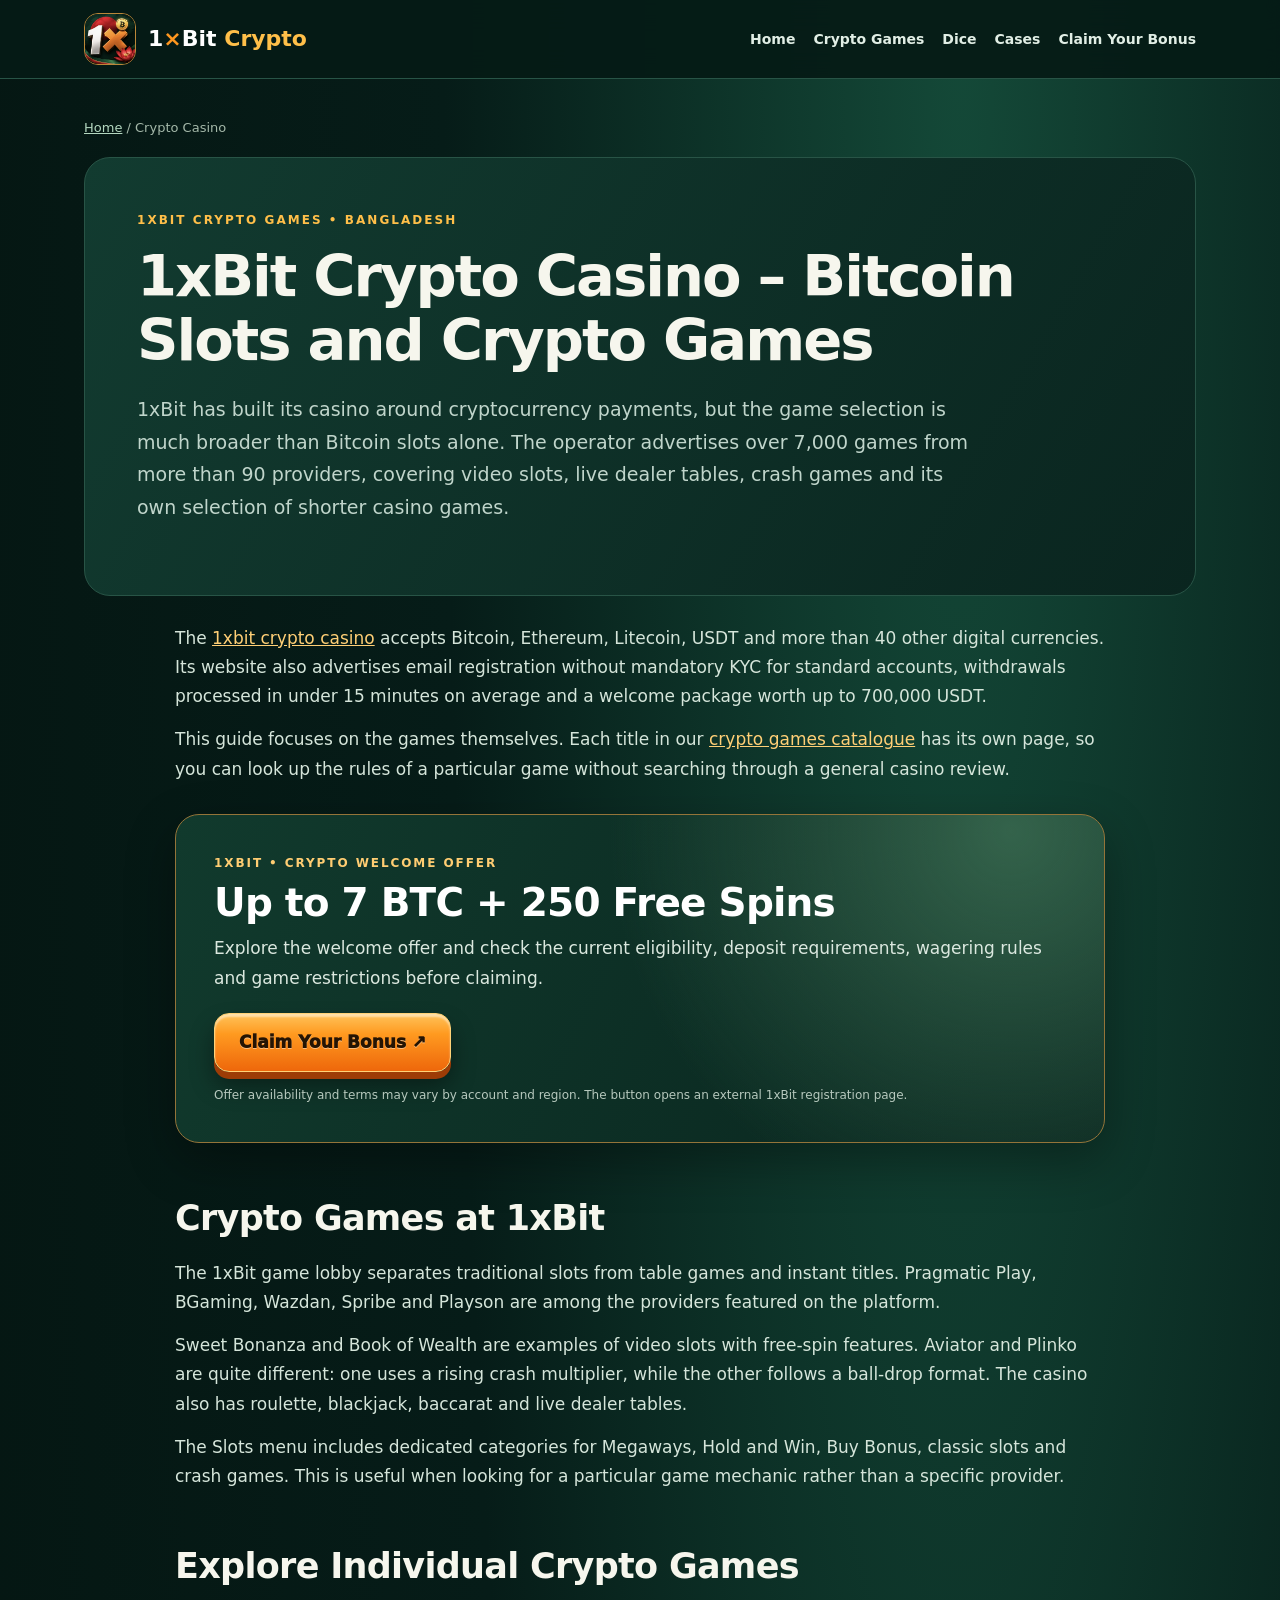
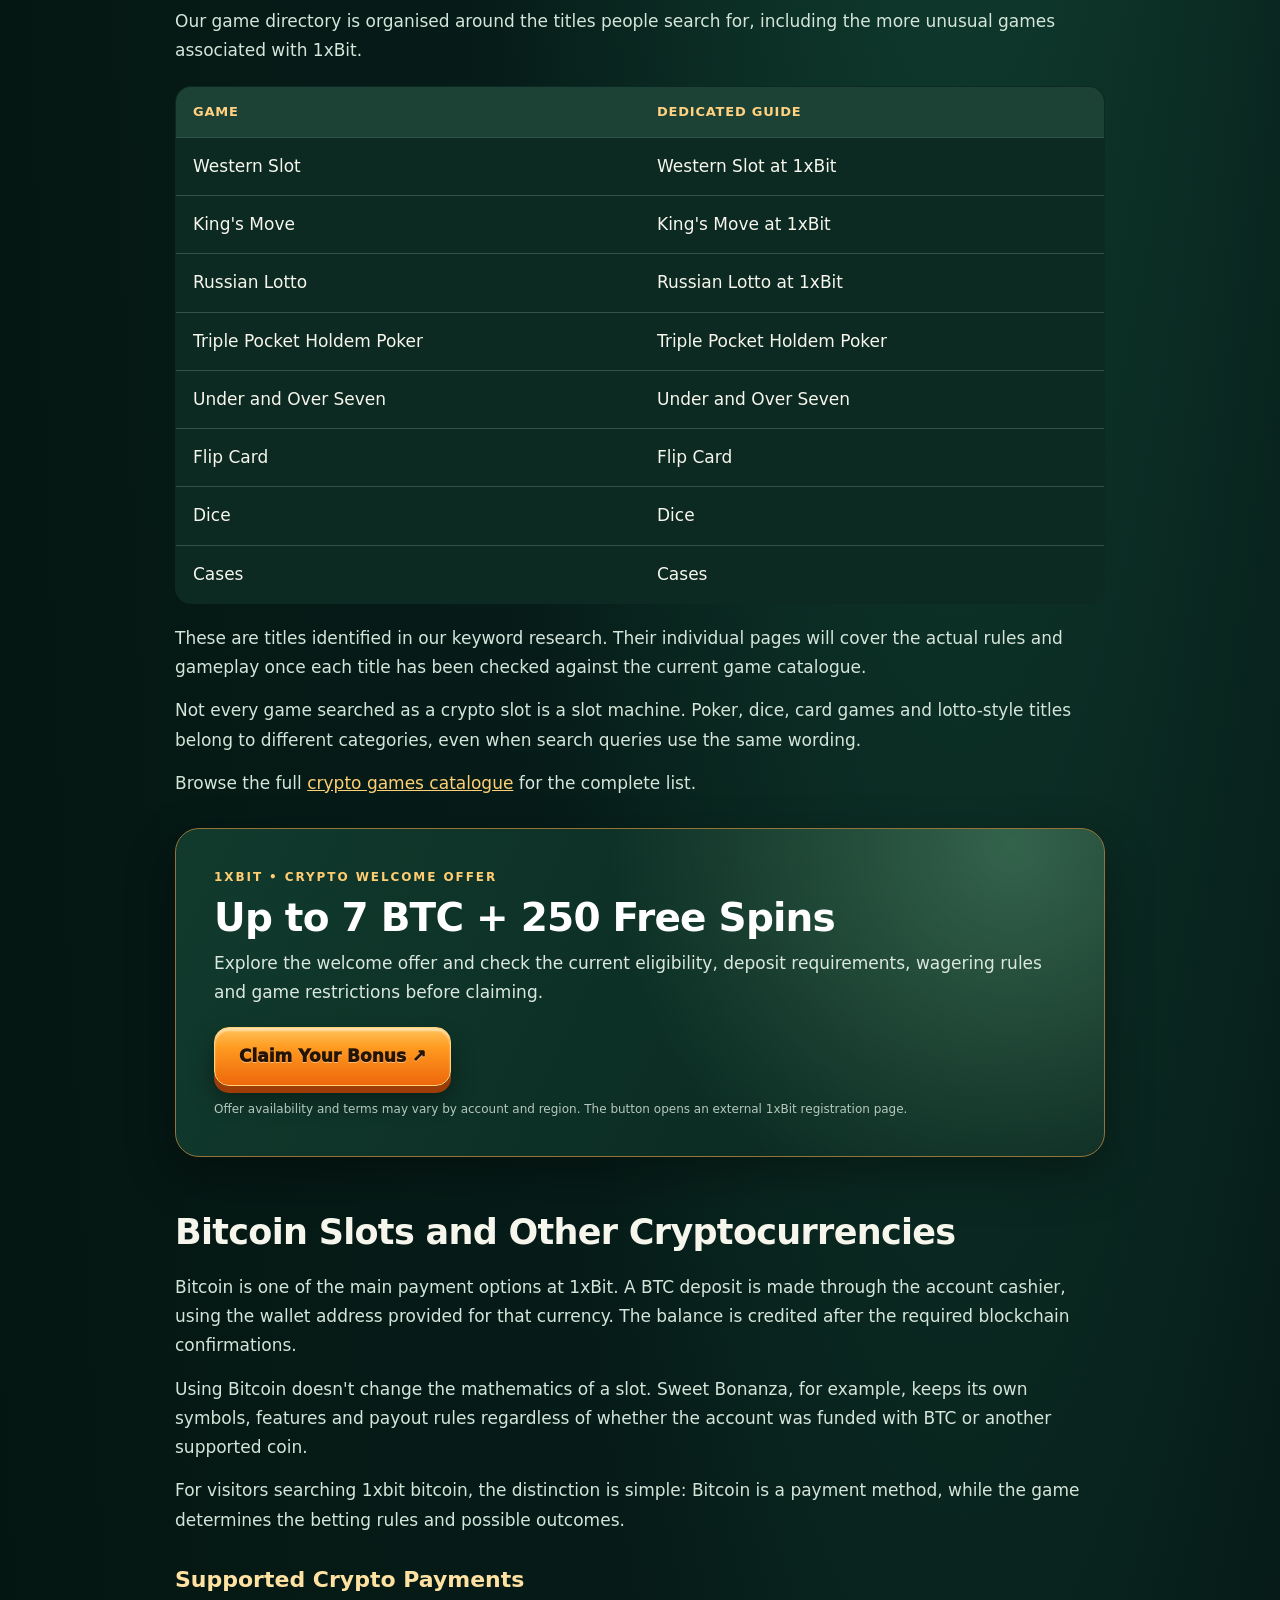
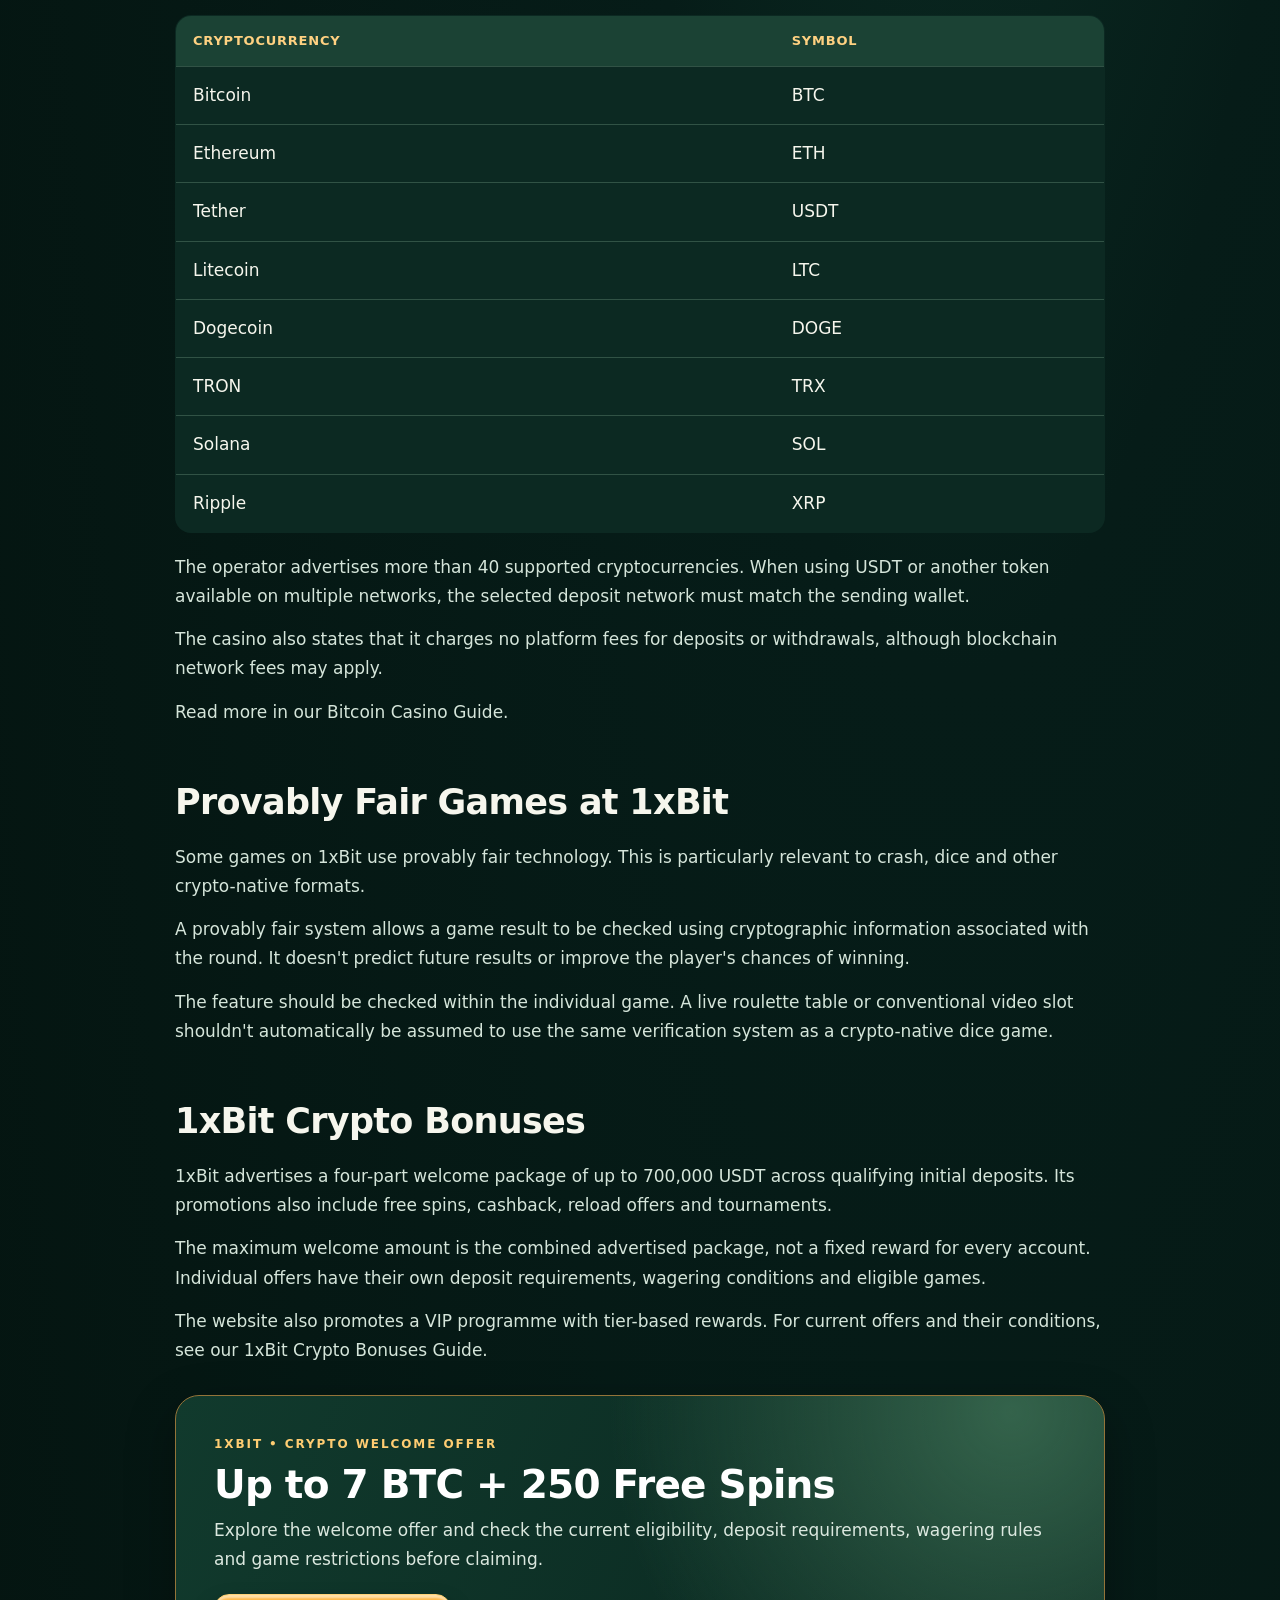
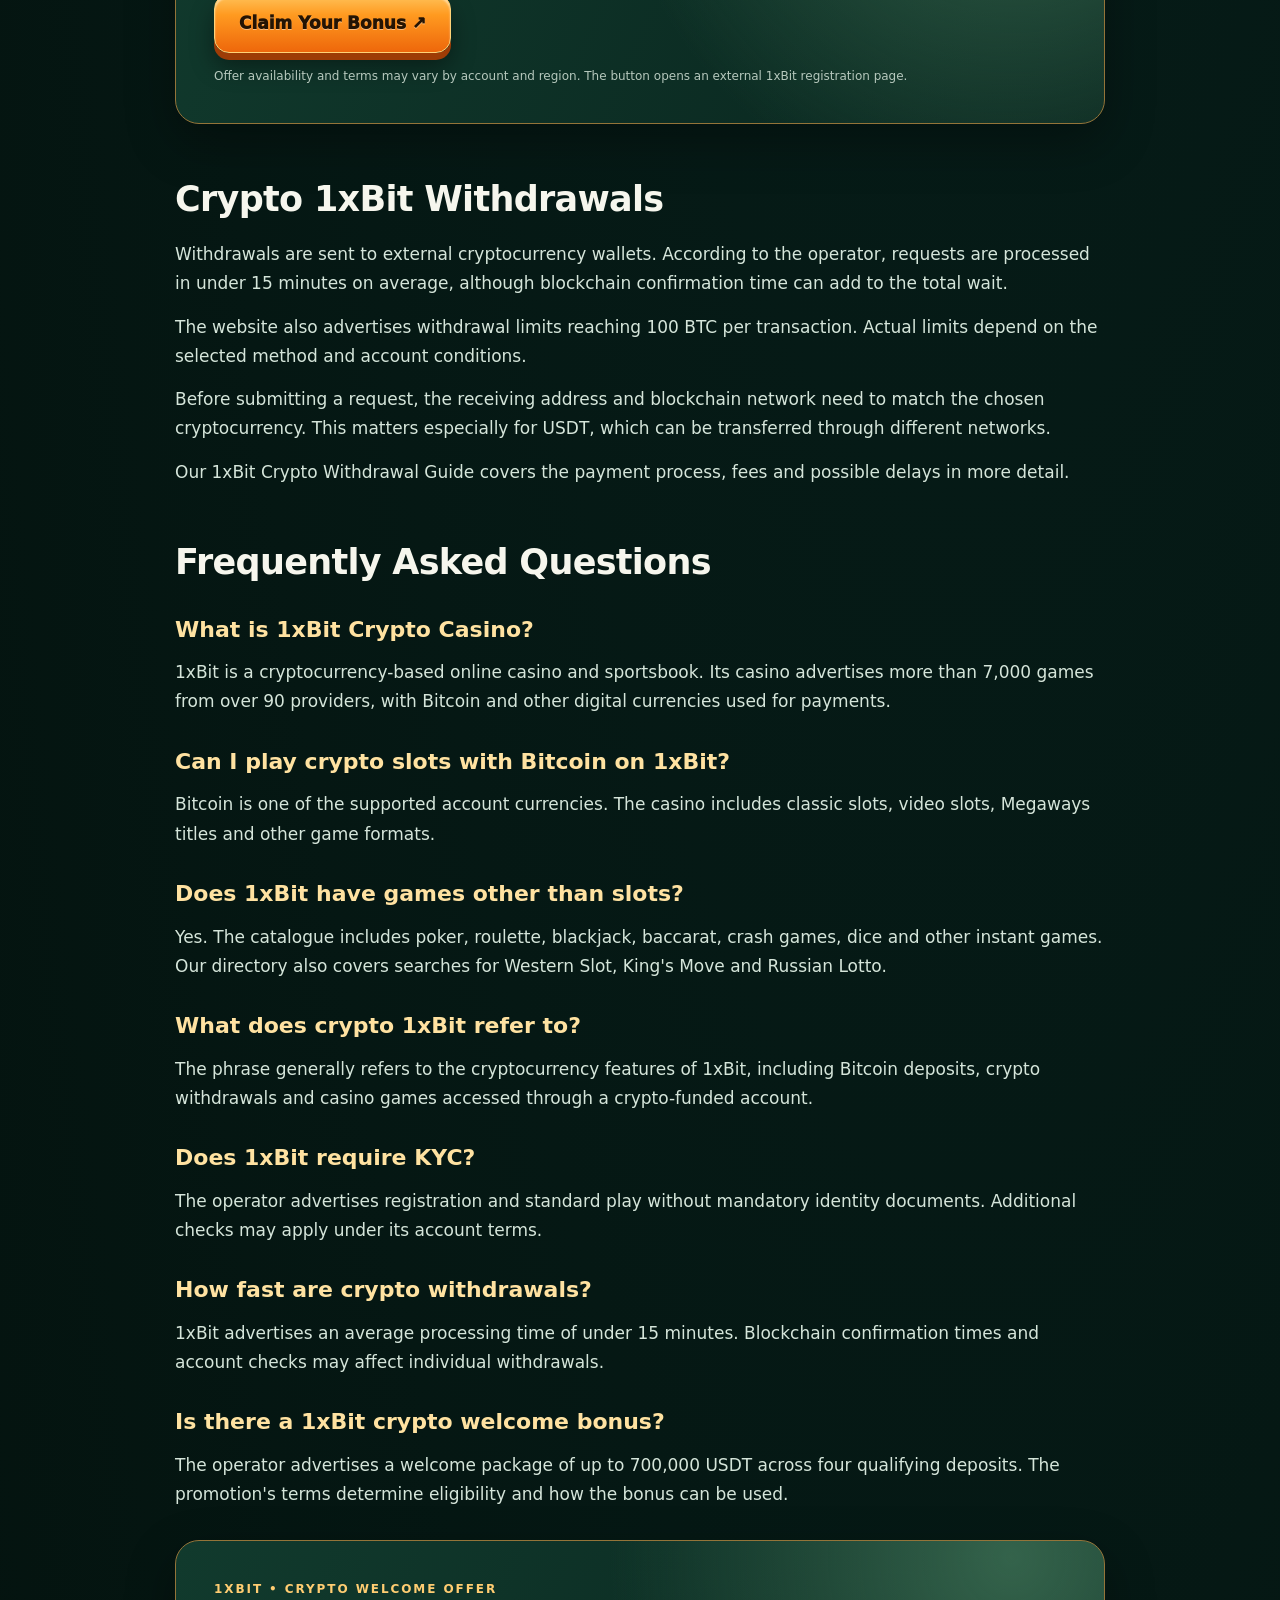
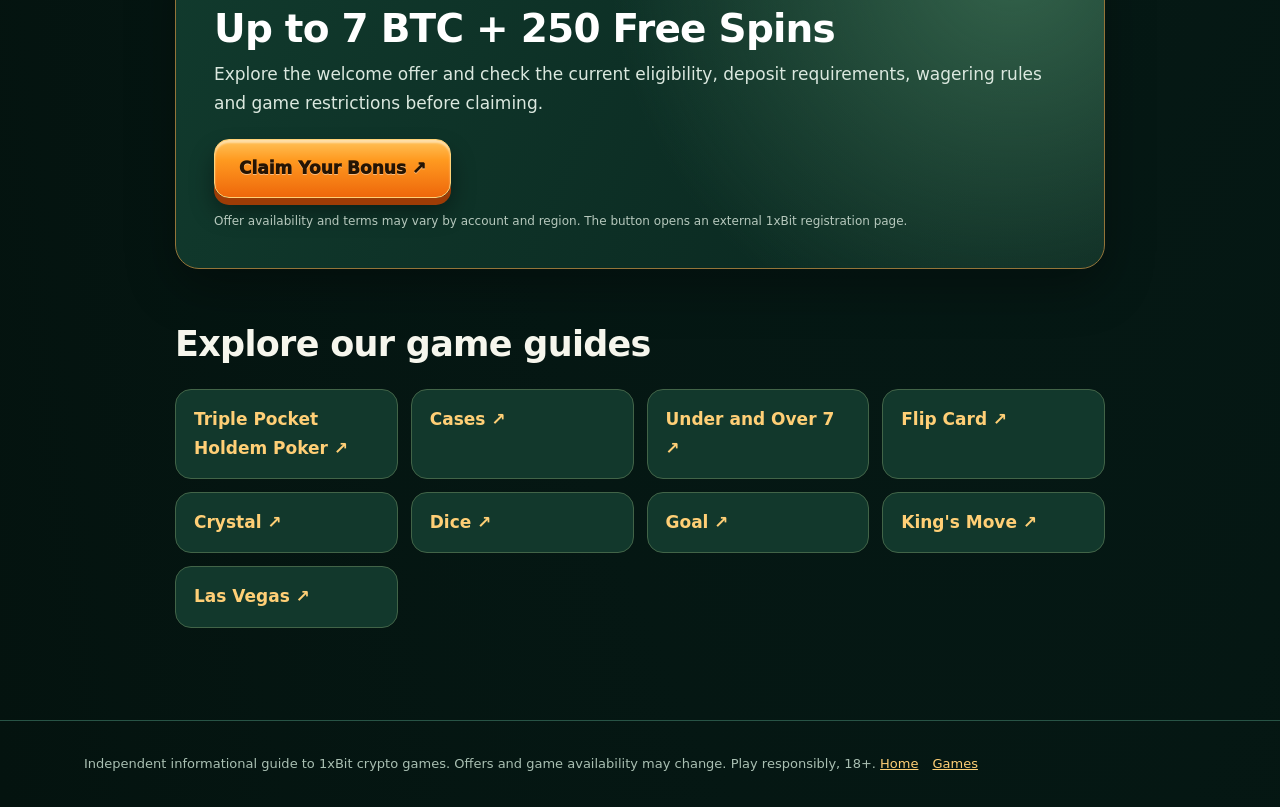
==== index.html @ 620cc0a2 "Initial website deployment" ====
<!doctype html><html lang="en"><head><meta charset="utf-8"><meta name="viewport" content="width=device-width,initial-scale=1"><title>1xBit Crypto Casino 2026 – Bitcoin Slots &amp; Crypto Games</title><meta name="description" content="Explore 1xBit Crypto Casino, with 7,000+ games, Bitcoin slots, instant crypto games, 40+ cryptocurrencies and a welcome bonus up to 700,000 USDT."><meta name="google-site-verification" content="nzdRKTKTQSO_ztL6FSSttmMY0LrdCSlqZK5ED1bf4hI"><link rel="canonical" href="https://1xbit-bangladesh.org/"><link rel="icon" href="/favicon.png"><meta property="og:type" content="website"><meta property="og:title" content="1xBit Crypto Casino 2026 – Bitcoin Slots &amp; Crypto Games"><meta property="og:description" content="Explore 1xBit Crypto Casino, with 7,000+ games, Bitcoin slots, instant crypto games, 40+ cryptocurrencies and a welcome bonus up to 700,000 USDT."><meta property="og:url" content="https://1xbit-bangladesh.org/"><meta property="og:image" content="https://1xbit-bangladesh.org/assets/logo.webp"><link rel="stylesheet" href="/assets/style.css"><script type="application/ld+json">{"@context": "https://schema.org", "@type": "WebPage", "name": "1xBit Crypto Casino 2026 – Bitcoin Slots & Crypto Games", "url": "https://1xbit-bangladesh.org/", "description": "Explore 1xBit Crypto Casino, with 7,000+ games, Bitcoin slots, instant crypto games, 40+ cryptocurrencies and a welcome bonus up to 700,000 USDT."}</script></head><body><header><div class="shell head"><a class="brand" href="/"><img src="/assets/logo.webp" alt="1xBit Bangladesh crypto casino logo with Bitcoin symbol and red lotus"><span>1<span style="color:#ff971f">×</span>Bit <b>Crypto</b></span></a><button class="menu" aria-label="Toggle navigation">☰</button><nav><a href="/">Home</a><a href="/crypto-games/">Crypto Games</a><a href="/crypto-games/dice/">Dice</a><a href="/crypto-games/cases/">Cases</a><a href="/go/" rel="nofollow sponsored">Claim Your Bonus</a></nav></div></header><main class="shell page"><div class="crumbs"><a href="/">Home</a> / Crypto Casino</div><section class="intro"><div class="eyebrow">1xBit crypto games • Bangladesh</div><h1>1xBit Crypto Casino – Bitcoin Slots and Crypto Games</h1><p>1xBit has built its casino around cryptocurrency payments, but the game selection is much broader than Bitcoin slots alone. The operator advertises over 7,000 games from more than 90 providers, covering video slots, live dealer tables, crash games and its own selection of shorter casino games.</p></section><article class="content"><p>The <a href="/">1xbit crypto casino</a> accepts Bitcoin, Ethereum, Litecoin, USDT and more than 40 other digital currencies. Its website also advertises email registration without mandatory KYC for standard accounts, withdrawals processed in under 15 minutes on average and a welcome package worth up to 700,000 USDT.</p><p>This guide focuses on the games themselves. Each title in our <a href="/crypto-games/">crypto games catalogue</a> has its own page, so you can look up the rules of a particular game without searching through a general casino review.</p><aside class="cta"><div class="tag">1xBit • Crypto welcome offer</div><h2>Up to 7 BTC + 250 Free Spins</h2><p>Explore the welcome offer and check the current eligibility, deposit requirements, wagering rules and game restrictions before claiming.</p><a class="btn" href="/go/" rel="nofollow sponsored">Claim Your Bonus ↗</a><small>Offer availability and terms may vary by account and region. The button opens an external 1xBit registration page.</small></aside><h2>Crypto Games at 1xBit</h2><p>The 1xBit game lobby separates traditional slots from table games and instant titles. Pragmatic Play, BGaming, Wazdan, Spribe and Playson are among the providers featured on the platform.</p><p>Sweet Bonanza and Book of Wealth are examples of video slots with free-spin features. Aviator and Plinko are quite different: one uses a rising crash multiplier, while the other follows a ball-drop format. The casino also has roulette, blackjack, baccarat and live dealer tables.</p><p>The Slots menu includes dedicated categories for Megaways, Hold and Win, Buy Bonus, classic slots and crash games. This is useful when looking for a particular game mechanic rather than a specific provider.</p><h2>Explore Individual Crypto Games</h2><p>Our game directory is organised around the titles people search for, including the more unusual games associated with 1xBit.</p><table class="desktop-table"><thead><tr><th>Game</th><th>Dedicated guide</th></tr></thead><tbody><tr><td>Western Slot</td><td>Western Slot at 1xBit</td></tr><tr><td>King&#x27;s Move</td><td>King&#x27;s Move at 1xBit</td></tr><tr><td>Russian Lotto</td><td>Russian Lotto at 1xBit</td></tr><tr><td>Triple Pocket Holdem Poker</td><td>Triple Pocket Holdem Poker</td></tr><tr><td>Under and Over Seven</td><td>Under and Over Seven</td></tr><tr><td>Flip Card</td><td>Flip Card</td></tr><tr><td>Dice</td><td>Dice</td></tr><tr><td>Cases</td><td>Cases</td></tr></tbody></table><div class="mobile-cards"><div class="mobile-record"><div class="record-title">Western Slot</div><dl><div><dt>Dedicated guide</dt><dd>Western Slot at 1xBit</dd></div></dl></div><div class="mobile-record"><div class="record-title">King&#x27;s Move</div><dl><div><dt>Dedicated guide</dt><dd>King&#x27;s Move at 1xBit</dd></div></dl></div><div class="mobile-record"><div class="record-title">Russian Lotto</div><dl><div><dt>Dedicated guide</dt><dd>Russian Lotto at 1xBit</dd></div></dl></div><div class="mobile-record"><div class="record-title">Triple Pocket Holdem Poker</div><dl><div><dt>Dedicated guide</dt><dd>Triple Pocket Holdem Poker</dd></div></dl></div><div class="mobile-record"><div class="record-title">Under and Over Seven</div><dl><div><dt>Dedicated guide</dt><dd>Under and Over Seven</dd></div></dl></div><div class="mobile-record"><div class="record-title">Flip Card</div><dl><div><dt>Dedicated guide</dt><dd>Flip Card</dd></div></dl></div><div class="mobile-record"><div class="record-title">Dice</div><dl><div><dt>Dedicated guide</dt><dd>Dice</dd></div></dl></div><div class="mobile-record"><div class="record-title">Cases</div><dl><div><dt>Dedicated guide</dt><dd>Cases</dd></div></dl></div></div><p>These are titles identified in our keyword research. Their individual pages will cover the actual rules and gameplay once each title has been checked against the current game catalogue.</p><p>Not every game searched as a crypto slot is a slot machine. Poker, dice, card games and lotto-style titles belong to different categories, even when search queries use the same wording.</p><p>Browse the full <a href="/crypto-games/">crypto games catalogue</a> for the complete list.</p><aside class="cta"><div class="tag">1xBit • Crypto welcome offer</div><h2>Up to 7 BTC + 250 Free Spins</h2><p>Explore the welcome offer and check the current eligibility, deposit requirements, wagering rules and game restrictions before claiming.</p><a class="btn" href="/go/" rel="nofollow sponsored">Claim Your Bonus ↗</a><small>Offer availability and terms may vary by account and region. The button opens an external 1xBit registration page.</small></aside><h2>Bitcoin Slots and Other Cryptocurrencies</h2><p>Bitcoin is one of the main payment options at 1xBit. A BTC deposit is made through the account cashier, using the wallet address provided for that currency. The balance is credited after the required blockchain confirmations.</p><p>Using Bitcoin doesn&#x27;t change the mathematics of a slot. Sweet Bonanza, for example, keeps its own symbols, features and payout rules regardless of whether the account was funded with BTC or another supported coin.</p><p>For visitors searching 1xbit bitcoin, the distinction is simple: Bitcoin is a payment method, while the game determines the betting rules and possible outcomes.</p><h3>Supported Crypto Payments</h3><table class="desktop-table"><thead><tr><th>Cryptocurrency</th><th>Symbol</th></tr></thead><tbody><tr><td>Bitcoin</td><td>BTC</td></tr><tr><td>Ethereum</td><td>ETH</td></tr><tr><td>Tether</td><td>USDT</td></tr><tr><td>Litecoin</td><td>LTC</td></tr><tr><td>Dogecoin</td><td>DOGE</td></tr><tr><td>TRON</td><td>TRX</td></tr><tr><td>Solana</td><td>SOL</td></tr><tr><td>Ripple</td><td>XRP</td></tr></tbody></table><div class="mobile-cards"><div class="mobile-record"><div class="record-title">Bitcoin</div><dl><div><dt>Symbol</dt><dd>BTC</dd></div></dl></div><div class="mobile-record"><div class="record-title">Ethereum</div><dl><div><dt>Symbol</dt><dd>ETH</dd></div></dl></div><div class="mobile-record"><div class="record-title">Tether</div><dl><div><dt>Symbol</dt><dd>USDT</dd></div></dl></div><div class="mobile-record"><div class="record-title">Litecoin</div><dl><div><dt>Symbol</dt><dd>LTC</dd></div></dl></div><div class="mobile-record"><div class="record-title">Dogecoin</div><dl><div><dt>Symbol</dt><dd>DOGE</dd></div></dl></div><div class="mobile-record"><div class="record-title">TRON</div><dl><div><dt>Symbol</dt><dd>TRX</dd></div></dl></div><div class="mobile-record"><div class="record-title">Solana</div><dl><div><dt>Symbol</dt><dd>SOL</dd></div></dl></div><div class="mobile-record"><div class="record-title">Ripple</div><dl><div><dt>Symbol</dt><dd>XRP</dd></div></dl></div></div><p>The operator advertises more than 40 supported cryptocurrencies. When using USDT or another token available on multiple networks, the selected deposit network must match the sending wallet.</p><p>The casino also states that it charges no platform fees for deposits or withdrawals, although blockchain network fees may apply.</p><p>Read more in our Bitcoin Casino Guide.</p><h2>Provably Fair Games at 1xBit</h2><p>Some games on 1xBit use provably fair technology. This is particularly relevant to crash, dice and other crypto-native formats.</p><p>A provably fair system allows a game result to be checked using cryptographic information associated with the round. It doesn&#x27;t predict future results or improve the player&#x27;s chances of winning.</p><p>The feature should be checked within the individual game. A live roulette table or conventional video slot shouldn&#x27;t automatically be assumed to use the same verification system as a crypto-native dice game.</p><h2>1xBit Crypto Bonuses</h2><p>1xBit advertises a four-part welcome package of up to 700,000 USDT across qualifying initial deposits. Its promotions also include free spins, cashback, reload offers and tournaments.</p><p>The maximum welcome amount is the combined advertised package, not a fixed reward for every account. Individual offers have their own deposit requirements, wagering conditions and eligible games.</p><p>The website also promotes a VIP programme with tier-based rewards. For current offers and their conditions, see our 1xBit Crypto Bonuses Guide.</p><aside class="cta"><div class="tag">1xBit • Crypto welcome offer</div><h2>Up to 7 BTC + 250 Free Spins</h2><p>Explore the welcome offer and check the current eligibility, deposit requirements, wagering rules and game restrictions before claiming.</p><a class="btn" href="/go/" rel="nofollow sponsored">Claim Your Bonus ↗</a><small>Offer availability and terms may vary by account and region. The button opens an external 1xBit registration page.</small></aside><h2>Crypto 1xBit Withdrawals</h2><p>Withdrawals are sent to external cryptocurrency wallets. According to the operator, requests are processed in under 15 minutes on average, although blockchain confirmation time can add to the total wait.</p><p>The website also advertises withdrawal limits reaching 100 BTC per transaction. Actual limits depend on the selected method and account conditions.</p><p>Before submitting a request, the receiving address and blockchain network need to match the chosen cryptocurrency. This matters especially for USDT, which can be transferred through different networks.</p><p>Our 1xBit Crypto Withdrawal Guide covers the payment process, fees and possible delays in more detail.</p><h2>Frequently Asked Questions</h2><h3>What is 1xBit Crypto Casino?</h3><p>1xBit is a cryptocurrency-based online casino and sportsbook. Its casino advertises more than 7,000 games from over 90 providers, with Bitcoin and other digital currencies used for payments.</p><h3>Can I play crypto slots with Bitcoin on 1xBit?</h3><p>Bitcoin is one of the supported account currencies. The casino includes classic slots, video slots, Megaways titles and other game formats.</p><h3>Does 1xBit have games other than slots?</h3><p>Yes. The catalogue includes poker, roulette, blackjack, baccarat, crash games, dice and other instant games. Our directory also covers searches for Western Slot, King&#x27;s Move and Russian Lotto.</p><h3>What does crypto 1xBit refer to?</h3><p>The phrase generally refers to the cryptocurrency features of 1xBit, including Bitcoin deposits, crypto withdrawals and casino games accessed through a crypto-funded account.</p><h3>Does 1xBit require KYC?</h3><p>The operator advertises registration and standard play without mandatory identity documents. Additional checks may apply under its account terms.</p><h3>How fast are crypto withdrawals?</h3><p>1xBit advertises an average processing time of under 15 minutes. Blockchain confirmation times and account checks may affect individual withdrawals.</p><h3>Is there a 1xBit crypto welcome bonus?</h3><p>The operator advertises a welcome package of up to 700,000 USDT across four qualifying deposits. The promotion&#x27;s terms determine eligibility and how the bonus can be used.</p><aside class="cta"><div class="tag">1xBit • Crypto welcome offer</div><h2>Up to 7 BTC + 250 Free Spins</h2><p>Explore the welcome offer and check the current eligibility, deposit requirements, wagering rules and game restrictions before claiming.</p><a class="btn" href="/go/" rel="nofollow sponsored">Claim Your Bonus ↗</a><small>Offer availability and terms may vary by account and region. The button opens an external 1xBit registration page.</small></aside><section><h2>Explore our game guides</h2><div class="directory"><a href="/crypto-games/triple-pocket-holdem-poker/">Triple Pocket Holdem Poker ↗</a><a href="/crypto-games/cases/">Cases ↗</a><a href="/crypto-games/under-and-over-seven/">Under and Over 7 ↗</a><a href="/crypto-games/flip-card/">Flip Card ↗</a><a href="/crypto-games/crystal/">Crystal ↗</a><a href="/crypto-games/dice/">Dice ↗</a><a href="/crypto-games/goal/">Goal ↗</a><a href="/crypto-games/kings-move/">King&#x27;s Move ↗</a><a href="/crypto-games/las-vegas/">Las Vegas ↗</a></div></section></article></main><footer><div class="shell">Independent informational guide to 1xBit crypto games. Offers and game availability may change. Play responsibly, 18+. <a href="/">Home</a><a href="/crypto-games/">Games</a></div></footer><script src="/assets/site.js" defer></script></body></html>
---- assets/style.css ----
:root{--bg:#061c18;--panel:#0c2c24;--panel2:#123b30;--line:#285446;--gold:#ffbf49;--orange:#f58015;--txt:#f6f6ed;--muted:#c0d5cb}*{box-sizing:border-box}html{scroll-behavior:smooth}body{margin:0;background:radial-gradient(ellipse at 75% 0%,#144938 0%,#061c18 38%,#04130f 100%);color:var(--txt);font:17px/1.72 system-ui,-apple-system,Segoe UI,Arial,sans-serif}a{color:#ffcf76}img{max-width:100%;height:auto}header{position:sticky;top:0;z-index:10;background:#061b16ef;backdrop-filter:blur(15px);border-bottom:1px solid var(--line)}.shell{max-width:1160px;margin:auto;padding:0 24px}.head{display:flex;align-items:center;gap:16px;min-height:78px}.brand{display:flex;align-items:center;gap:12px;text-decoration:none;color:white;font-size:22px;font-weight:900;white-space:nowrap}.brand img{width:52px;height:52px;object-fit:cover;border-radius:14px;border:1px solid #bb8738}.brand span b{color:var(--gold)}nav{display:flex;gap:18px;align-items:center;margin-left:auto}nav a{text-decoration:none;color:#e1eee5;font-weight:700;font-size:14px}.menu{display:none}.page{padding-top:38px;padding-bottom:70px}.intro{background:linear-gradient(120deg,#123b30,#0a251f);border:1px solid var(--line);border-radius:26px;padding:clamp(24px,5vw,52px);margin-bottom:28px;position:relative;overflow:hidden}.eyebrow{color:var(--gold);font-size:12px;letter-spacing:.17em;font-weight:900;text-transform:uppercase}.intro h1{font-size:clamp(32px,4.5vw,58px);line-height:1.12;max-width:930px;letter-spacing:-.035em;margin:14px 0 18px}.intro p{max-width:850px;font-size:19px;color:var(--muted)}.content{max-width:930px;margin:auto}.content h2{font-size:clamp(26px,3vw,35px);line-height:1.25;margin:54px 0 18px;letter-spacing:-.02em}.content h3{font-size:22px;line-height:1.35;margin:30px 0 12px;color:#ffe2a1}.content p{margin:14px 0;color:#d5e5da}.hero-image{display:block;border-radius:22px;overflow:hidden;border:1px solid #43644e;margin:22px 0;box-shadow:0 20px 45px #0005}.hero-image img{width:100%;display:block}.cta{background:radial-gradient(circle at 90% 5%,#34634b 0%,transparent 45%),linear-gradient(115deg,#113a2d,#09251e);border:1px solid #947439;border-radius:24px;padding:clamp(22px,4vw,38px);margin:30px 0;box-shadow:0 18px 50px #0005}.cta .tag{font-size:12px;font-weight:900;letter-spacing:.16em;color:#ffcd72;text-transform:uppercase}.cta h2,.cta h3{margin:8px 0 8px!important;color:white;font-size:clamp(27px,4vw,39px);line-height:1.15}.cta p{margin:8px 0 20px;color:#dbe8df}.cta small{display:block;color:#b6c8bd;margin-top:14px;font-size:12px;line-height:1.5}.btn{display:inline-flex;align-items:center;justify-content:center;text-decoration:none;background:linear-gradient(#ffc35a 0%,#ff9a20 35%,#ee670b 100%);color:#251403;font-weight:950;border:1px solid #ffd277;border-radius:15px;padding:14px 24px;box-shadow:inset 0 3px 2px #ffffff7a,0 7px 0 #9d3c06,0 14px 23px #0006;transition:transform .15s,box-shadow .15s;text-shadow:0 1px #ffffff70;min-height:55px}.btn:hover{transform:translateY(2px);box-shadow:inset 0 2px 2px #fff8,0 5px 0 #9d3c06,0 10px 16px #0006}.cards{display:grid;grid-template-columns:repeat(auto-fit,minmax(230px,1fr));gap:13px;margin:20px 0}.card{background:#102e26;border:1px solid #325346;border-radius:16px;padding:18px}.card b{color:#ffcf75;display:block;font-size:12px;text-transform:uppercase;letter-spacing:.09em}.card span{display:block;overflow-wrap:anywhere}.card a{font-weight:800}.desktop-table{width:100%;border-collapse:collapse;background:#0c2922;border:1px solid #345646;border-radius:16px;overflow:hidden;margin:20px 0}th,td{padding:14px 17px;text-align:left;border-bottom:1px solid #315245;vertical-align:top}th{background:#1b4234;color:#ffd181;font-size:13px;text-transform:uppercase;letter-spacing:.06em}tr:last-child td{border:0}.mobile-cards{display:none}.directory{display:grid;grid-template-columns:repeat(auto-fit,minmax(210px,1fr));gap:13px;margin:22px 0}.directory a{display:block;text-decoration:none;background:#12382c;border:1px solid #426448;border-radius:16px;padding:15px 18px;font-weight:750}.directory a:hover{border-color:#f2b24a}footer{border-top:1px solid var(--line);padding:32px 0;color:#a9bfb2;font-size:13px}footer a{margin-right:14px}.crumbs{font-size:13px;color:#a4b8a9;margin-bottom:18px}.crumbs a{color:#b3d7bf}@media(max-width:740px){body{font-size:16px}.shell{padding:0 17px}.head{min-height:70px}.brand{font-size:18px}.brand img{width:44px;height:44px}.menu{display:block;margin-left:auto;background:#153b2e;border:1px solid #496651;border-radius:12px;color:white;padding:10px 14px;font-size:19px}nav{display:none;position:absolute;top:70px;left:0;right:0;padding:18px;background:#08241b;border-bottom:1px solid var(--line);flex-direction:column;align-items:stretch}nav.open{display:flex}.page{padding-top:18px}.intro{padding:24px 20px;border-radius:20px}.intro h1{font-size:34px}.intro p{font-size:16px}.content h2{margin-top:39px}.cta{border-radius:19px;padding:23px 20px}.cta .btn{width:100%}.desktop-table{display:none}.mobile-cards{display:grid;grid-template-columns:1fr;gap:13px;margin:18px 0}.mobile-record{border:1px solid #476d56;background:linear-gradient(125deg,#153b30,#0a261f);border-radius:18px;padding:18px;box-shadow:0 8px 18px #0003}.mobile-record .record-title{font-size:18px;font-weight:850;color:#ffe3a2;margin-bottom:8px}.mobile-record dl{margin:0;display:grid;gap:9px}.mobile-record dl div{display:grid;grid-template-columns:95px 1fr;gap:10px;border-top:1px solid #315547;padding-top:9px}.mobile-record dt{color:#9db9a9;font-size:11px;font-weight:800;text-transform:uppercase;letter-spacing:.06em}.mobile-record dd{margin:0;color:#f5f7ef;overflow-wrap:anywhere}.hero-image{border-radius:15px}}
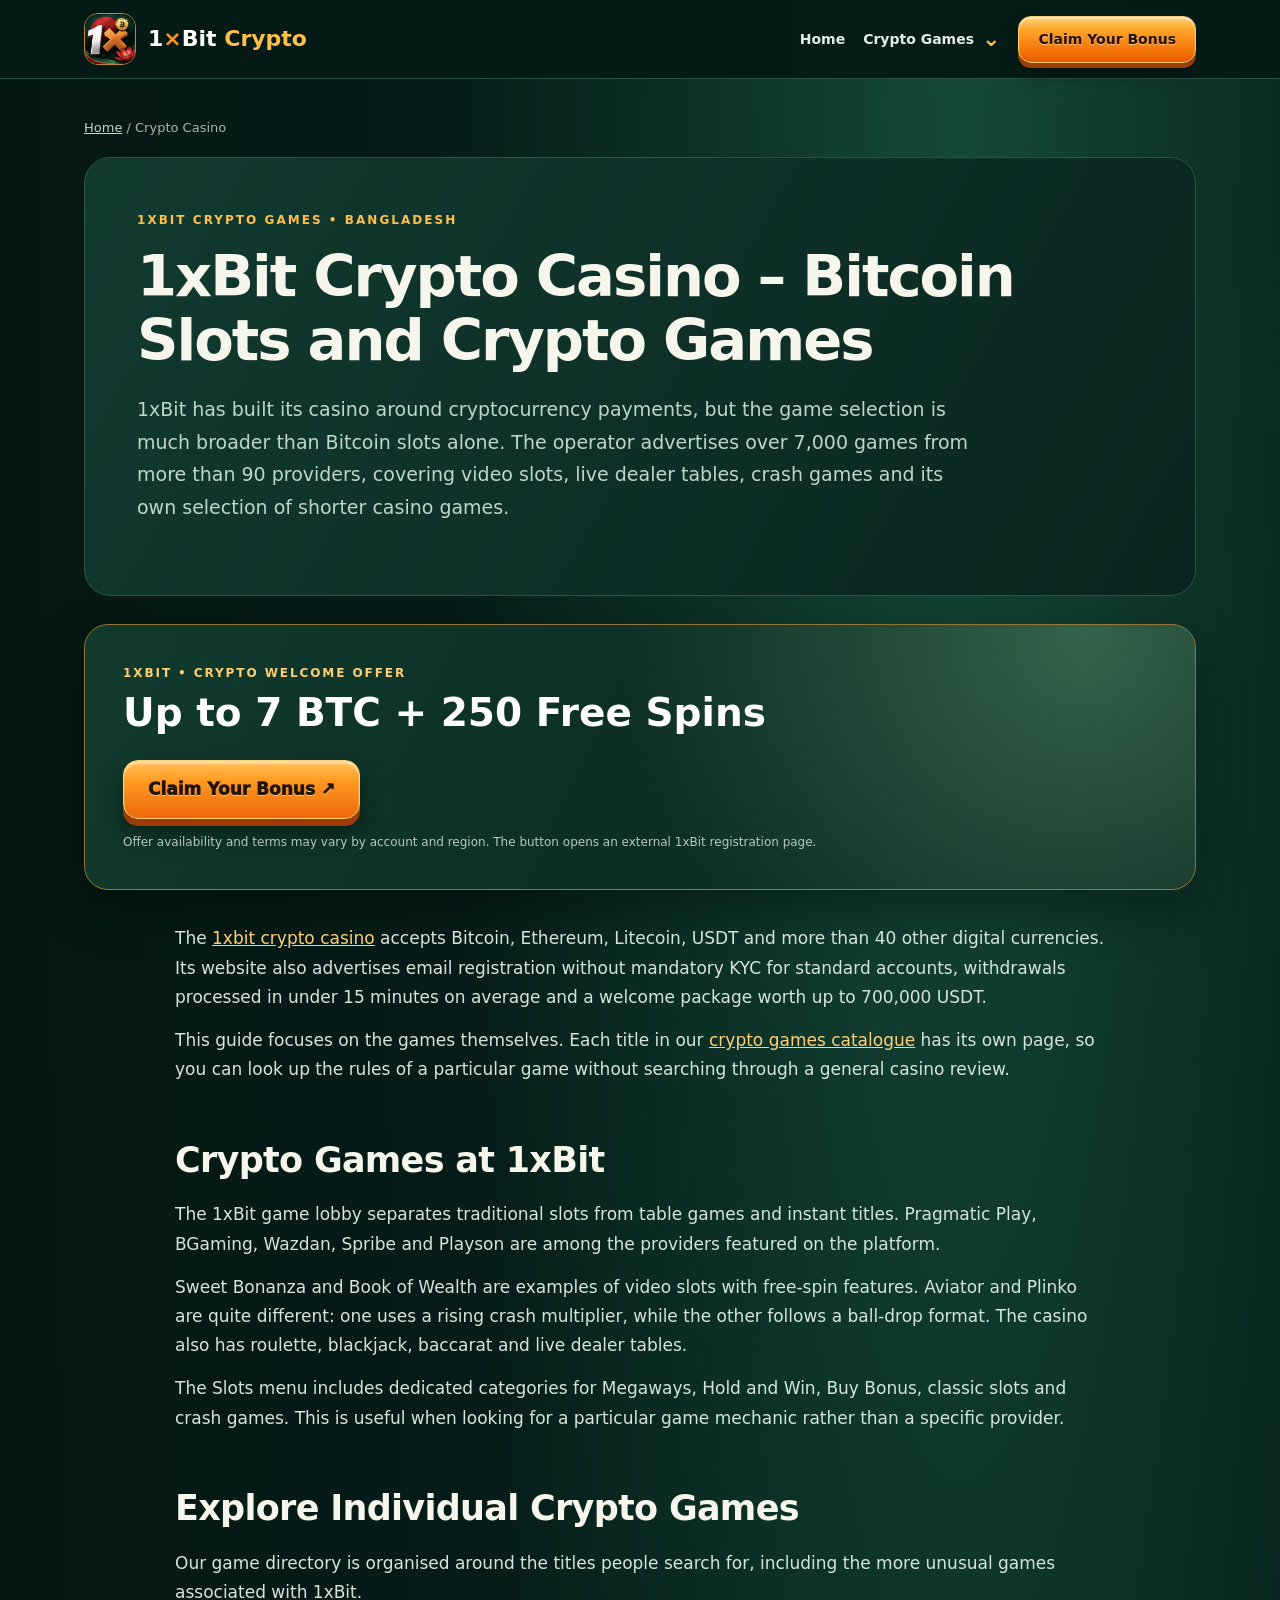
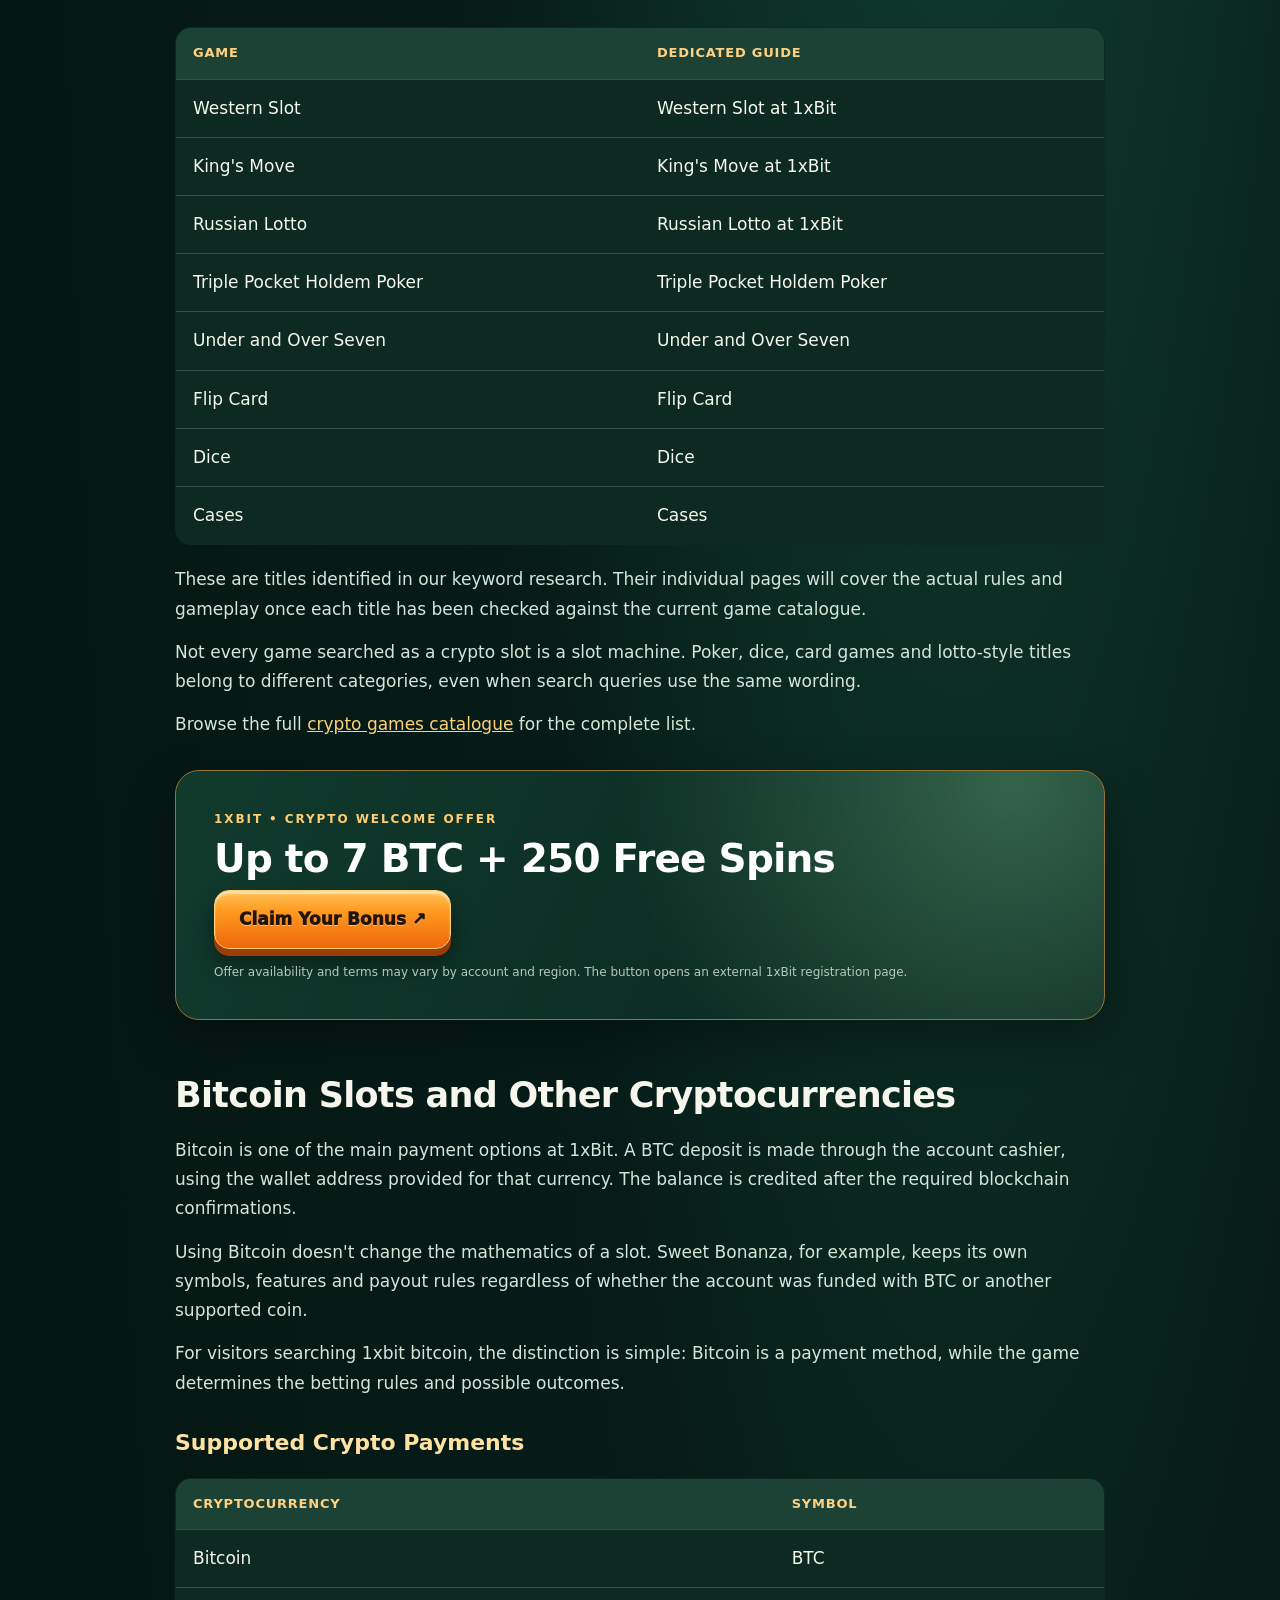
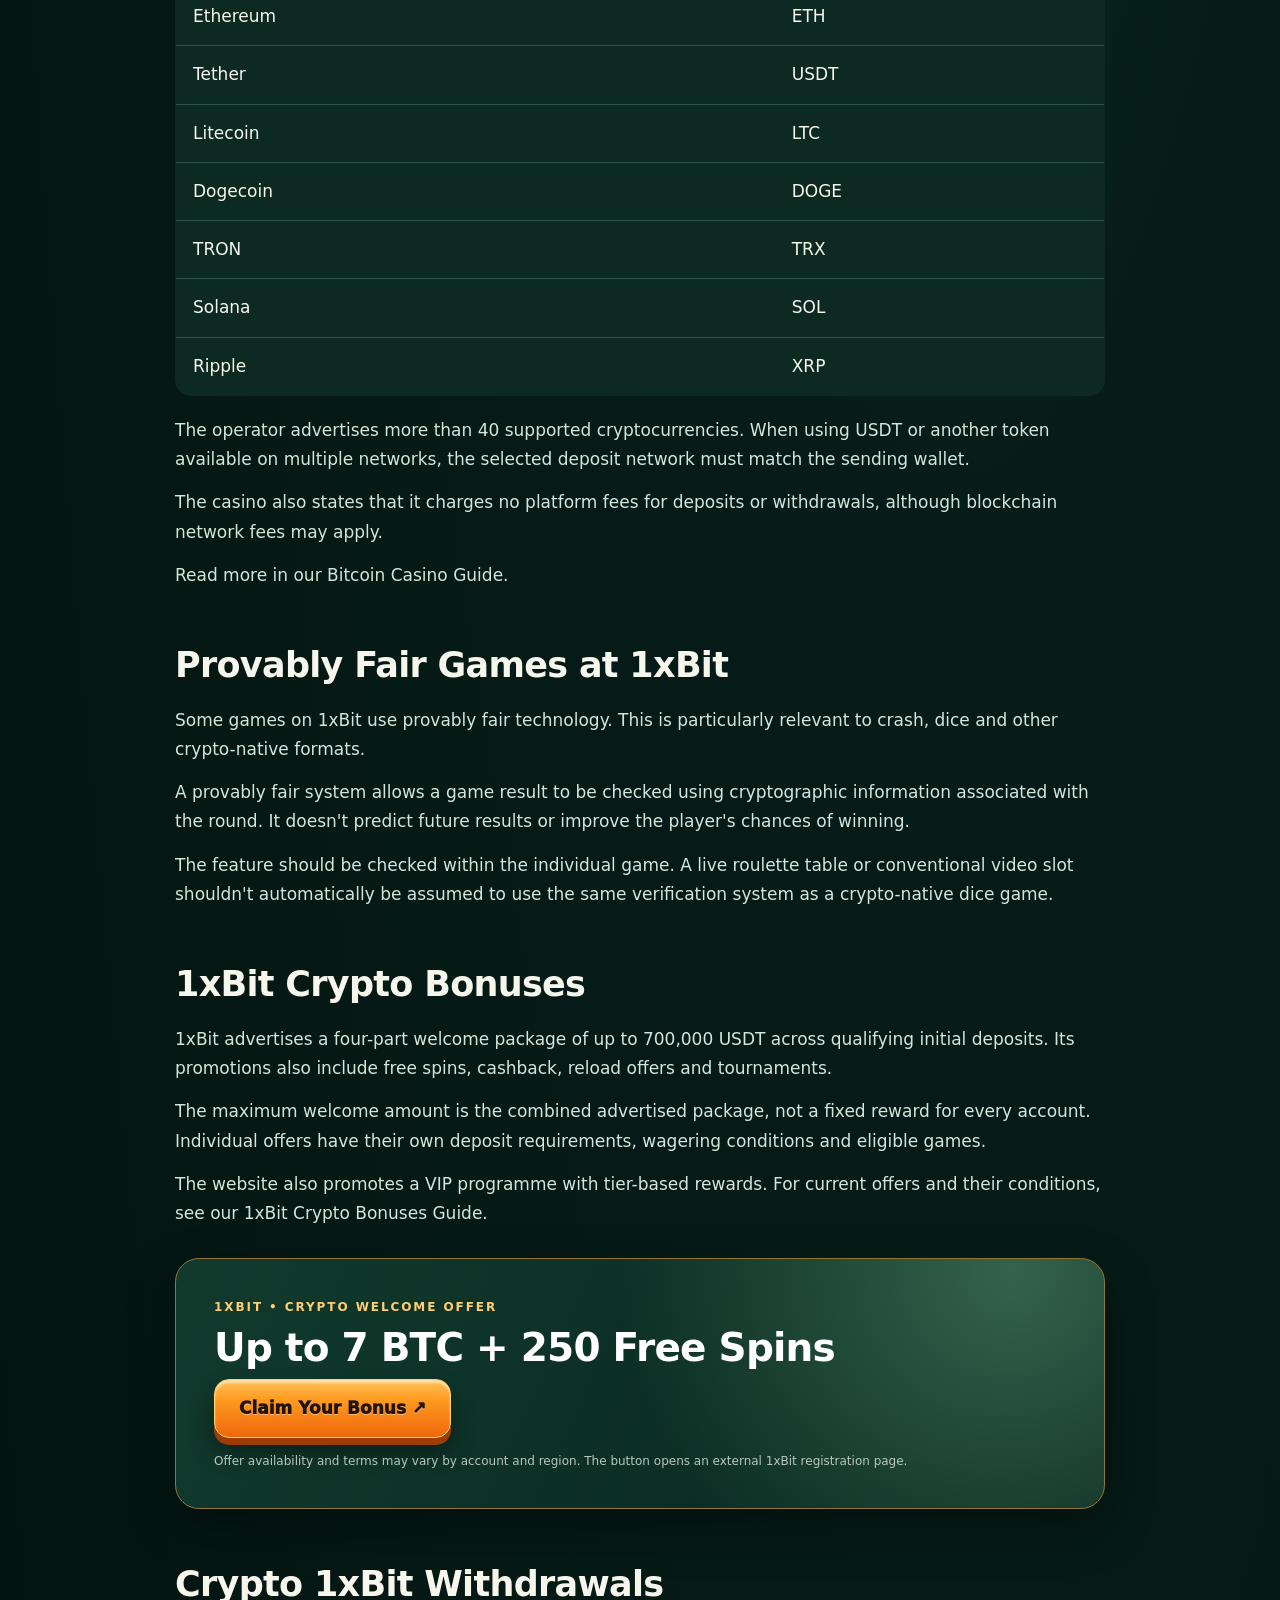
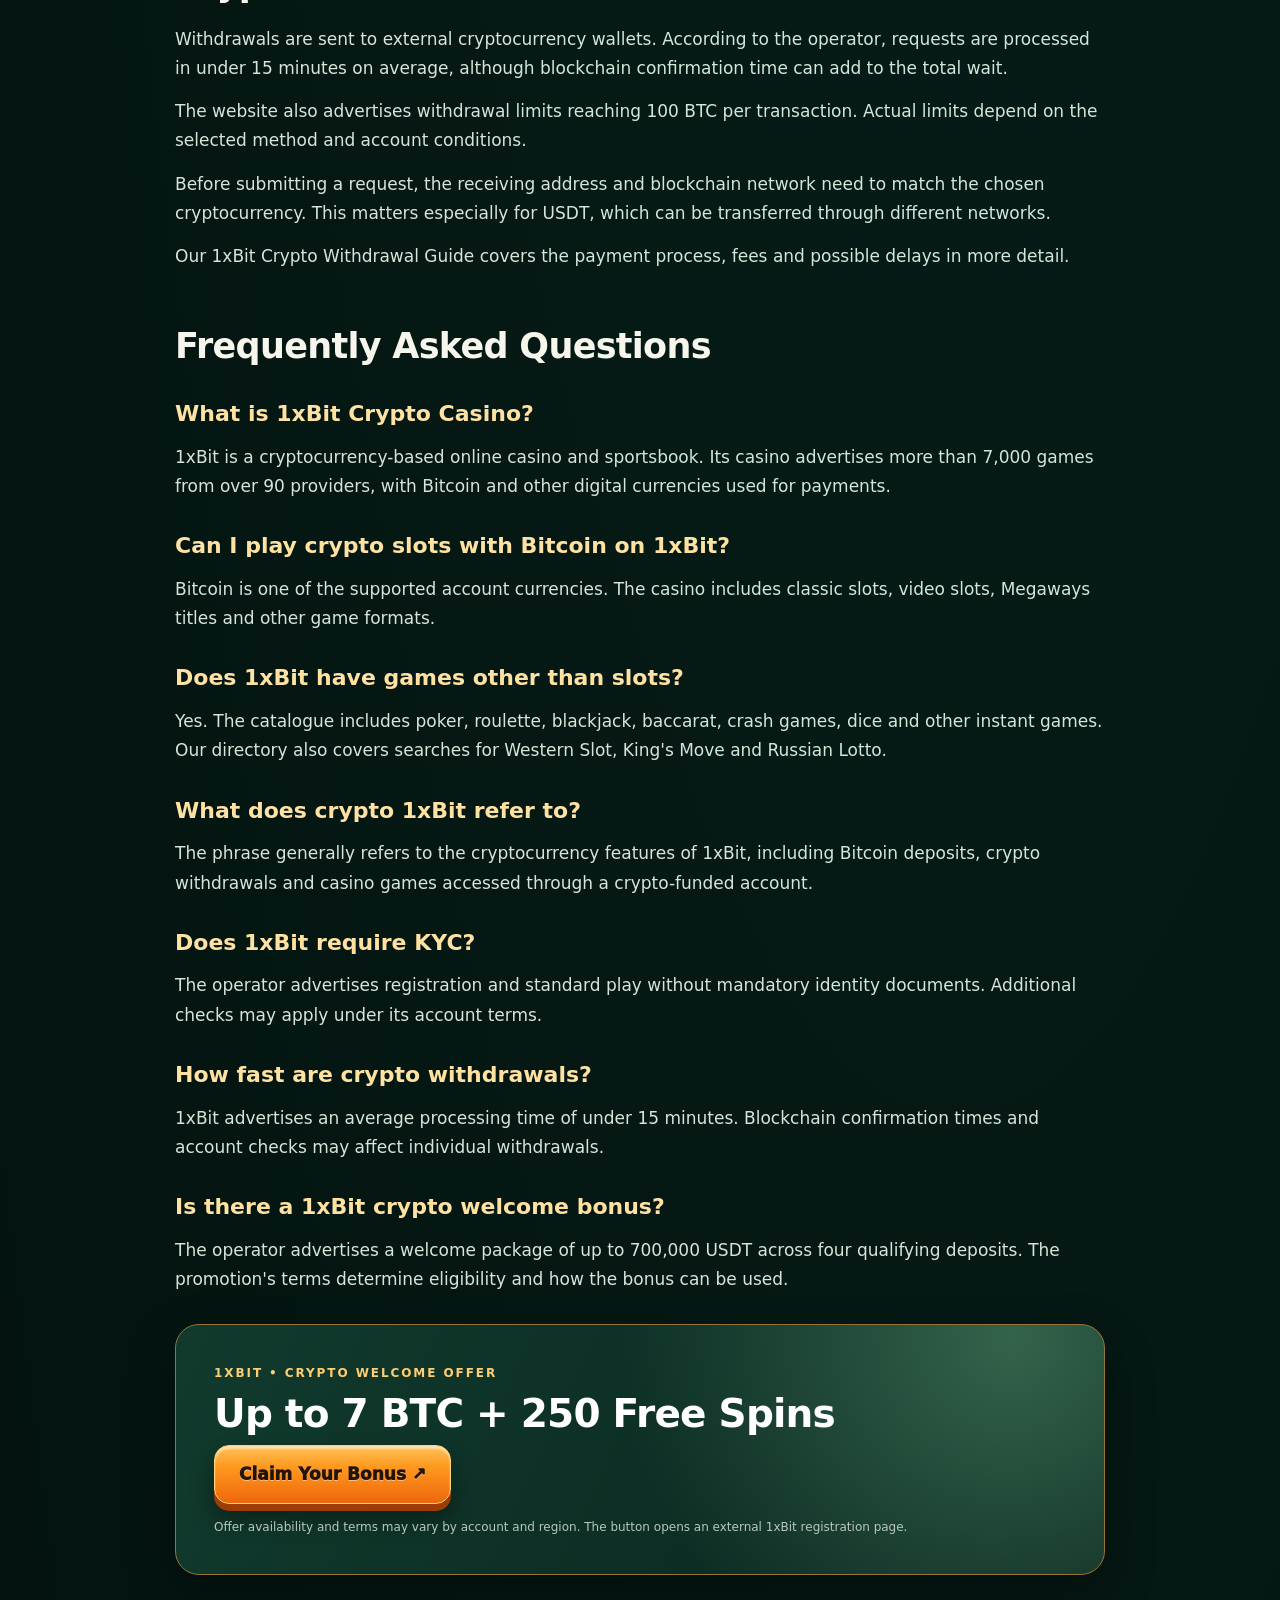
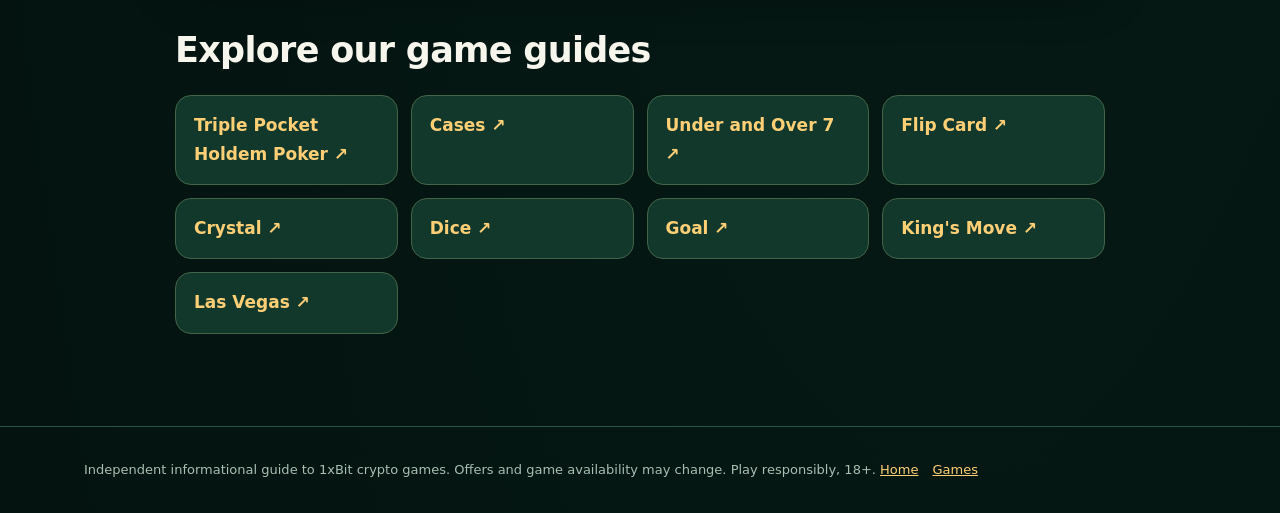
==== commit 306b9bef: "update" ====
--- a/index.html
+++ b/index.html
@@ -1 +1,3 @@
-<!doctype html><html lang="en"><head><meta charset="utf-8"><meta name="viewport" content="width=device-width,initial-scale=1"><title>1xBit Crypto Casino 2026 – Bitcoin Slots &amp; Crypto Games</title><meta name="description" content="Explore 1xBit Crypto Casino, with 7,000+ games, Bitcoin slots, instant crypto games, 40+ cryptocurrencies and a welcome bonus up to 700,000 USDT."><meta name="google-site-verification" content="nzdRKTKTQSO_ztL6FSSttmMY0LrdCSlqZK5ED1bf4hI"><link rel="canonical" href="https://1xbit-bangladesh.org/"><link rel="icon" href="/favicon.png"><meta property="og:type" content="website"><meta property="og:title" content="1xBit Crypto Casino 2026 – Bitcoin Slots &amp; Crypto Games"><meta property="og:description" content="Explore 1xBit Crypto Casino, with 7,000+ games, Bitcoin slots, instant crypto games, 40+ cryptocurrencies and a welcome bonus up to 700,000 USDT."><meta property="og:url" content="https://1xbit-bangladesh.org/"><meta property="og:image" content="https://1xbit-bangladesh.org/assets/logo.webp"><link rel="stylesheet" href="/assets/style.css"><script type="application/ld+json">{"@context": "https://schema.org", "@type": "WebPage", "name": "1xBit Crypto Casino 2026 – Bitcoin Slots & Crypto Games", "url": "https://1xbit-bangladesh.org/", "description": "Explore 1xBit Crypto Casino, with 7,000+ games, Bitcoin slots, instant crypto games, 40+ cryptocurrencies and a welcome bonus up to 700,000 USDT."}</script></head><body><header><div class="shell head"><a class="brand" href="/"><img src="/assets/logo.webp" alt="1xBit Bangladesh crypto casino logo with Bitcoin symbol and red lotus"><span>1<span style="color:#ff971f">×</span>Bit <b>Crypto</b></span></a><button class="menu" aria-label="Toggle navigation">☰</button><nav><a href="/">Home</a><a href="/crypto-games/">Crypto Games</a><a href="/crypto-games/dice/">Dice</a><a href="/crypto-games/cases/">Cases</a><a href="/go/" rel="nofollow sponsored">Claim Your Bonus</a></nav></div></header><main class="shell page"><div class="crumbs"><a href="/">Home</a> / Crypto Casino</div><section class="intro"><div class="eyebrow">1xBit crypto games • Bangladesh</div><h1>1xBit Crypto Casino – Bitcoin Slots and Crypto Games</h1><p>1xBit has built its casino around cryptocurrency payments, but the game selection is much broader than Bitcoin slots alone. The operator advertises over 7,000 games from more than 90 providers, covering video slots, live dealer tables, crash games and its own selection of shorter casino games.</p></section><article class="content"><p>The <a href="/">1xbit crypto casino</a> accepts Bitcoin, Ethereum, Litecoin, USDT and more than 40 other digital currencies. Its website also advertises email registration without mandatory KYC for standard accounts, withdrawals processed in under 15 minutes on average and a welcome package worth up to 700,000 USDT.</p><p>This guide focuses on the games themselves. Each title in our <a href="/crypto-games/">crypto games catalogue</a> has its own page, so you can look up the rules of a particular game without searching through a general casino review.</p><aside class="cta"><div class="tag">1xBit • Crypto welcome offer</div><h2>Up to 7 BTC + 250 Free Spins</h2><p>Explore the welcome offer and check the current eligibility, deposit requirements, wagering rules and game restrictions before claiming.</p><a class="btn" href="/go/" rel="nofollow sponsored">Claim Your Bonus ↗</a><small>Offer availability and terms may vary by account and region. The button opens an external 1xBit registration page.</small></aside><h2>Crypto Games at 1xBit</h2><p>The 1xBit game lobby separates traditional slots from table games and instant titles. Pragmatic Play, BGaming, Wazdan, Spribe and Playson are among the providers featured on the platform.</p><p>Sweet Bonanza and Book of Wealth are examples of video slots with free-spin features. Aviator and Plinko are quite different: one uses a rising crash multiplier, while the other follows a ball-drop format. The casino also has roulette, blackjack, baccarat and live dealer tables.</p><p>The Slots menu includes dedicated categories for Megaways, Hold and Win, Buy Bonus, classic slots and crash games. This is useful when looking for a particular game mechanic rather than a specific provider.</p><h2>Explore Individual Crypto Games</h2><p>Our game directory is organised around the titles people search for, including the more unusual games associated with 1xBit.</p><table class="desktop-table"><thead><tr><th>Game</th><th>Dedicated guide</th></tr></thead><tbody><tr><td>Western Slot</td><td>Western Slot at 1xBit</td></tr><tr><td>King&#x27;s Move</td><td>King&#x27;s Move at 1xBit</td></tr><tr><td>Russian Lotto</td><td>Russian Lotto at 1xBit</td></tr><tr><td>Triple Pocket Holdem Poker</td><td>Triple Pocket Holdem Poker</td></tr><tr><td>Under and Over Seven</td><td>Under and Over Seven</td></tr><tr><td>Flip Card</td><td>Flip Card</td></tr><tr><td>Dice</td><td>Dice</td></tr><tr><td>Cases</td><td>Cases</td></tr></tbody></table><div class="mobile-cards"><div class="mobile-record"><div class="record-title">Western Slot</div><dl><div><dt>Dedicated guide</dt><dd>Western Slot at 1xBit</dd></div></dl></div><div class="mobile-record"><div class="record-title">King&#x27;s Move</div><dl><div><dt>Dedicated guide</dt><dd>King&#x27;s Move at 1xBit</dd></div></dl></div><div class="mobile-record"><div class="record-title">Russian Lotto</div><dl><div><dt>Dedicated guide</dt><dd>Russian Lotto at 1xBit</dd></div></dl></div><div class="mobile-record"><div class="record-title">Triple Pocket Holdem Poker</div><dl><div><dt>Dedicated guide</dt><dd>Triple Pocket Holdem Poker</dd></div></dl></div><div class="mobile-record"><div class="record-title">Under and Over Seven</div><dl><div><dt>Dedicated guide</dt><dd>Under and Over Seven</dd></div></dl></div><div class="mobile-record"><div class="record-title">Flip Card</div><dl><div><dt>Dedicated guide</dt><dd>Flip Card</dd></div></dl></div><div class="mobile-record"><div class="record-title">Dice</div><dl><div><dt>Dedicated guide</dt><dd>Dice</dd></div></dl></div><div class="mobile-record"><div class="record-title">Cases</div><dl><div><dt>Dedicated guide</dt><dd>Cases</dd></div></dl></div></div><p>These are titles identified in our keyword research. Their individual pages will cover the actual rules and gameplay once each title has been checked against the current game catalogue.</p><p>Not every game searched as a crypto slot is a slot machine. Poker, dice, card games and lotto-style titles belong to different categories, even when search queries use the same wording.</p><p>Browse the full <a href="/crypto-games/">crypto games catalogue</a> for the complete list.</p><aside class="cta"><div class="tag">1xBit • Crypto welcome offer</div><h2>Up to 7 BTC + 250 Free Spins</h2><p>Explore the welcome offer and check the current eligibility, deposit requirements, wagering rules and game restrictions before claiming.</p><a class="btn" href="/go/" rel="nofollow sponsored">Claim Your Bonus ↗</a><small>Offer availability and terms may vary by account and region. The button opens an external 1xBit registration page.</small></aside><h2>Bitcoin Slots and Other Cryptocurrencies</h2><p>Bitcoin is one of the main payment options at 1xBit. A BTC deposit is made through the account cashier, using the wallet address provided for that currency. The balance is credited after the required blockchain confirmations.</p><p>Using Bitcoin doesn&#x27;t change the mathematics of a slot. Sweet Bonanza, for example, keeps its own symbols, features and payout rules regardless of whether the account was funded with BTC or another supported coin.</p><p>For visitors searching 1xbit bitcoin, the distinction is simple: Bitcoin is a payment method, while the game determines the betting rules and possible outcomes.</p><h3>Supported Crypto Payments</h3><table class="desktop-table"><thead><tr><th>Cryptocurrency</th><th>Symbol</th></tr></thead><tbody><tr><td>Bitcoin</td><td>BTC</td></tr><tr><td>Ethereum</td><td>ETH</td></tr><tr><td>Tether</td><td>USDT</td></tr><tr><td>Litecoin</td><td>LTC</td></tr><tr><td>Dogecoin</td><td>DOGE</td></tr><tr><td>TRON</td><td>TRX</td></tr><tr><td>Solana</td><td>SOL</td></tr><tr><td>Ripple</td><td>XRP</td></tr></tbody></table><div class="mobile-cards"><div class="mobile-record"><div class="record-title">Bitcoin</div><dl><div><dt>Symbol</dt><dd>BTC</dd></div></dl></div><div class="mobile-record"><div class="record-title">Ethereum</div><dl><div><dt>Symbol</dt><dd>ETH</dd></div></dl></div><div class="mobile-record"><div class="record-title">Tether</div><dl><div><dt>Symbol</dt><dd>USDT</dd></div></dl></div><div class="mobile-record"><div class="record-title">Litecoin</div><dl><div><dt>Symbol</dt><dd>LTC</dd></div></dl></div><div class="mobile-record"><div class="record-title">Dogecoin</div><dl><div><dt>Symbol</dt><dd>DOGE</dd></div></dl></div><div class="mobile-record"><div class="record-title">TRON</div><dl><div><dt>Symbol</dt><dd>TRX</dd></div></dl></div><div class="mobile-record"><div class="record-title">Solana</div><dl><div><dt>Symbol</dt><dd>SOL</dd></div></dl></div><div class="mobile-record"><div class="record-title">Ripple</div><dl><div><dt>Symbol</dt><dd>XRP</dd></div></dl></div></div><p>The operator advertises more than 40 supported cryptocurrencies. When using USDT or another token available on multiple networks, the selected deposit network must match the sending wallet.</p><p>The casino also states that it charges no platform fees for deposits or withdrawals, although blockchain network fees may apply.</p><p>Read more in our Bitcoin Casino Guide.</p><h2>Provably Fair Games at 1xBit</h2><p>Some games on 1xBit use provably fair technology. This is particularly relevant to crash, dice and other crypto-native formats.</p><p>A provably fair system allows a game result to be checked using cryptographic information associated with the round. It doesn&#x27;t predict future results or improve the player&#x27;s chances of winning.</p><p>The feature should be checked within the individual game. A live roulette table or conventional video slot shouldn&#x27;t automatically be assumed to use the same verification system as a crypto-native dice game.</p><h2>1xBit Crypto Bonuses</h2><p>1xBit advertises a four-part welcome package of up to 700,000 USDT across qualifying initial deposits. Its promotions also include free spins, cashback, reload offers and tournaments.</p><p>The maximum welcome amount is the combined advertised package, not a fixed reward for every account. Individual offers have their own deposit requirements, wagering conditions and eligible games.</p><p>The website also promotes a VIP programme with tier-based rewards. For current offers and their conditions, see our 1xBit Crypto Bonuses Guide.</p><aside class="cta"><div class="tag">1xBit • Crypto welcome offer</div><h2>Up to 7 BTC + 250 Free Spins</h2><p>Explore the welcome offer and check the current eligibility, deposit requirements, wagering rules and game restrictions before claiming.</p><a class="btn" href="/go/" rel="nofollow sponsored">Claim Your Bonus ↗</a><small>Offer availability and terms may vary by account and region. The button opens an external 1xBit registration page.</small></aside><h2>Crypto 1xBit Withdrawals</h2><p>Withdrawals are sent to external cryptocurrency wallets. According to the operator, requests are processed in under 15 minutes on average, although blockchain confirmation time can add to the total wait.</p><p>The website also advertises withdrawal limits reaching 100 BTC per transaction. Actual limits depend on the selected method and account conditions.</p><p>Before submitting a request, the receiving address and blockchain network need to match the chosen cryptocurrency. This matters especially for USDT, which can be transferred through different networks.</p><p>Our 1xBit Crypto Withdrawal Guide covers the payment process, fees and possible delays in more detail.</p><h2>Frequently Asked Questions</h2><h3>What is 1xBit Crypto Casino?</h3><p>1xBit is a cryptocurrency-based online casino and sportsbook. Its casino advertises more than 7,000 games from over 90 providers, with Bitcoin and other digital currencies used for payments.</p><h3>Can I play crypto slots with Bitcoin on 1xBit?</h3><p>Bitcoin is one of the supported account currencies. The casino includes classic slots, video slots, Megaways titles and other game formats.</p><h3>Does 1xBit have games other than slots?</h3><p>Yes. The catalogue includes poker, roulette, blackjack, baccarat, crash games, dice and other instant games. Our directory also covers searches for Western Slot, King&#x27;s Move and Russian Lotto.</p><h3>What does crypto 1xBit refer to?</h3><p>The phrase generally refers to the cryptocurrency features of 1xBit, including Bitcoin deposits, crypto withdrawals and casino games accessed through a crypto-funded account.</p><h3>Does 1xBit require KYC?</h3><p>The operator advertises registration and standard play without mandatory identity documents. Additional checks may apply under its account terms.</p><h3>How fast are crypto withdrawals?</h3><p>1xBit advertises an average processing time of under 15 minutes. Blockchain confirmation times and account checks may affect individual withdrawals.</p><h3>Is there a 1xBit crypto welcome bonus?</h3><p>The operator advertises a welcome package of up to 700,000 USDT across four qualifying deposits. The promotion&#x27;s terms determine eligibility and how the bonus can be used.</p><aside class="cta"><div class="tag">1xBit • Crypto welcome offer</div><h2>Up to 7 BTC + 250 Free Spins</h2><p>Explore the welcome offer and check the current eligibility, deposit requirements, wagering rules and game restrictions before claiming.</p><a class="btn" href="/go/" rel="nofollow sponsored">Claim Your Bonus ↗</a><small>Offer availability and terms may vary by account and region. The button opens an external 1xBit registration page.</small></aside><section><h2>Explore our game guides</h2><div class="directory"><a href="/crypto-games/triple-pocket-holdem-poker/">Triple Pocket Holdem Poker ↗</a><a href="/crypto-games/cases/">Cases ↗</a><a href="/crypto-games/under-and-over-seven/">Under and Over 7 ↗</a><a href="/crypto-games/flip-card/">Flip Card ↗</a><a href="/crypto-games/crystal/">Crystal ↗</a><a href="/crypto-games/dice/">Dice ↗</a><a href="/crypto-games/goal/">Goal ↗</a><a href="/crypto-games/kings-move/">King&#x27;s Move ↗</a><a href="/crypto-games/las-vegas/">Las Vegas ↗</a></div></section></article></main><footer><div class="shell">Independent informational guide to 1xBit crypto games. Offers and game availability may change. Play responsibly, 18+. <a href="/">Home</a><a href="/crypto-games/">Games</a></div></footer><script src="/assets/site.js" defer></script></body></html>+<!DOCTYPE html>
+
+<html lang="en"><head><meta charset="utf-8"/><meta content="width=device-width,initial-scale=1" name="viewport"/><title>1xBit Crypto Casino 2026 – Bitcoin Slots &amp; Crypto Games</title><meta content="Explore 1xBit Crypto Casino, with 7,000+ games, Bitcoin slots, instant crypto games, 40+ cryptocurrencies and a welcome bonus up to 700,000 USDT." name="description"/><meta content="nzdRKTKTQSO_ztL6FSSttmMY0LrdCSlqZK5ED1bf4hI" name="google-site-verification"/><link href="https://1xbit-bangladesh.org/" rel="canonical"/><link href="/favicon.png" rel="icon"/><meta content="website" property="og:type"/><meta content="1xBit Crypto Casino 2026 – Bitcoin Slots &amp; Crypto Games" property="og:title"/><meta content="Explore 1xBit Crypto Casino, with 7,000+ games, Bitcoin slots, instant crypto games, 40+ cryptocurrencies and a welcome bonus up to 700,000 USDT." property="og:description"/><meta content="https://1xbit-bangladesh.org/" property="og:url"/><meta content="https://1xbit-bangladesh.org/assets/logo.webp" property="og:image"/><link href="/assets/style.css" rel="stylesheet"/><script type="application/ld+json">{"@context": "https://schema.org", "@type": "WebPage", "name": "1xBit Crypto Casino 2026 – Bitcoin Slots & Crypto Games", "url": "https://1xbit-bangladesh.org/", "description": "Explore 1xBit Crypto Casino, with 7,000+ games, Bitcoin slots, instant crypto games, 40+ cryptocurrencies and a welcome bonus up to 700,000 USDT."}</script></head><body><header><div class="shell head"><a class="brand" href="/"><img alt="1xBit Bangladesh crypto casino logo with Bitcoin symbol and red lotus" src="/assets/logo.webp"/><span>1<span style="color:#ff971f">×</span>Bit <b>Crypto</b></span></a><button aria-label="Toggle navigation" class="menu">☰</button><nav><a href="/">Home</a><details class="games-dropdown"><summary><a href="/crypto-games/">Crypto Games</a><span aria-hidden="true" class="dropdown-chevron">⌄</span></summary><div class="games-dropdown-list"><a class="games-hub-link" href="/crypto-games/">All Crypto Games</a><a href="/crypto-games/triple-pocket-holdem-poker/">Triple Pocket Holdem Poker</a><a href="/crypto-games/cases/">Cases</a><a href="/crypto-games/under-and-over-seven/">Under and Over Seven</a><a href="/crypto-games/flip-card/">Flip Card</a><a href="/crypto-games/crystal/">Crystal</a><a href="/crypto-games/dice/">Dice</a><a href="/crypto-games/goal/">Goal</a><a href="/crypto-games/kings-move/">King’s Move</a><a href="/crypto-games/las-vegas/">Las Vegas</a></div></details><a class="nav-bonus" href="/go/" rel="nofollow sponsored">Claim Your Bonus</a></nav></div></header><main class="shell page"><div class="crumbs"><a href="/">Home</a> / Crypto Casino</div><section class="intro"><div class="eyebrow">1xBit crypto games • Bangladesh</div><h1>1xBit Crypto Casino – Bitcoin Slots and Crypto Games</h1><p>1xBit has built its casino around cryptocurrency payments, but the game selection is much broader than Bitcoin slots alone. The operator advertises over 7,000 games from more than 90 providers, covering video slots, live dealer tables, crash games and its own selection of shorter casino games.</p></section><aside class="cta hero-bonus"><div class="tag">1xBit • Crypto welcome offer</div><h2>Up to 7 BTC + 250 Free Spins</h2><a class="btn" href="/go/" rel="nofollow sponsored">Claim Your Bonus ↗</a><small>Offer availability and terms may vary by account and region. The button opens an external 1xBit registration page.</small></aside><article class="content"><p>The <a href="/">1xbit crypto casino</a> accepts Bitcoin, Ethereum, Litecoin, USDT and more than 40 other digital currencies. Its website also advertises email registration without mandatory KYC for standard accounts, withdrawals processed in under 15 minutes on average and a welcome package worth up to 700,000 USDT.</p><p>This guide focuses on the games themselves. Each title in our <a href="/crypto-games/">crypto games catalogue</a> has its own page, so you can look up the rules of a particular game without searching through a general casino review.</p><h2>Crypto Games at 1xBit</h2><p>The 1xBit game lobby separates traditional slots from table games and instant titles. Pragmatic Play, BGaming, Wazdan, Spribe and Playson are among the providers featured on the platform.</p><p>Sweet Bonanza and Book of Wealth are examples of video slots with free-spin features. Aviator and Plinko are quite different: one uses a rising crash multiplier, while the other follows a ball-drop format. The casino also has roulette, blackjack, baccarat and live dealer tables.</p><p>The Slots menu includes dedicated categories for Megaways, Hold and Win, Buy Bonus, classic slots and crash games. This is useful when looking for a particular game mechanic rather than a specific provider.</p><h2>Explore Individual Crypto Games</h2><p>Our game directory is organised around the titles people search for, including the more unusual games associated with 1xBit.</p><table class="desktop-table"><thead><tr><th>Game</th><th>Dedicated guide</th></tr></thead><tbody><tr><td>Western Slot</td><td>Western Slot at 1xBit</td></tr><tr><td>King's Move</td><td>King's Move at 1xBit</td></tr><tr><td>Russian Lotto</td><td>Russian Lotto at 1xBit</td></tr><tr><td>Triple Pocket Holdem Poker</td><td>Triple Pocket Holdem Poker</td></tr><tr><td>Under and Over Seven</td><td>Under and Over Seven</td></tr><tr><td>Flip Card</td><td>Flip Card</td></tr><tr><td>Dice</td><td>Dice</td></tr><tr><td>Cases</td><td>Cases</td></tr></tbody></table><div class="mobile-cards"><div class="mobile-record"><div class="record-title">Western Slot</div><dl><div><dt>Dedicated guide</dt><dd>Western Slot at 1xBit</dd></div></dl></div><div class="mobile-record"><div class="record-title">King's Move</div><dl><div><dt>Dedicated guide</dt><dd>King's Move at 1xBit</dd></div></dl></div><div class="mobile-record"><div class="record-title">Russian Lotto</div><dl><div><dt>Dedicated guide</dt><dd>Russian Lotto at 1xBit</dd></div></dl></div><div class="mobile-record"><div class="record-title">Triple Pocket Holdem Poker</div><dl><div><dt>Dedicated guide</dt><dd>Triple Pocket Holdem Poker</dd></div></dl></div><div class="mobile-record"><div class="record-title">Under and Over Seven</div><dl><div><dt>Dedicated guide</dt><dd>Under and Over Seven</dd></div></dl></div><div class="mobile-record"><div class="record-title">Flip Card</div><dl><div><dt>Dedicated guide</dt><dd>Flip Card</dd></div></dl></div><div class="mobile-record"><div class="record-title">Dice</div><dl><div><dt>Dedicated guide</dt><dd>Dice</dd></div></dl></div><div class="mobile-record"><div class="record-title">Cases</div><dl><div><dt>Dedicated guide</dt><dd>Cases</dd></div></dl></div></div><p>These are titles identified in our keyword research. Their individual pages will cover the actual rules and gameplay once each title has been checked against the current game catalogue.</p><p>Not every game searched as a crypto slot is a slot machine. Poker, dice, card games and lotto-style titles belong to different categories, even when search queries use the same wording.</p><p>Browse the full <a href="/crypto-games/">crypto games catalogue</a> for the complete list.</p><aside class="cta"><div class="tag">1xBit • Crypto welcome offer</div><h2>Up to 7 BTC + 250 Free Spins</h2><a class="btn" href="/go/" rel="nofollow sponsored">Claim Your Bonus ↗</a><small>Offer availability and terms may vary by account and region. The button opens an external 1xBit registration page.</small></aside><h2>Bitcoin Slots and Other Cryptocurrencies</h2><p>Bitcoin is one of the main payment options at 1xBit. A BTC deposit is made through the account cashier, using the wallet address provided for that currency. The balance is credited after the required blockchain confirmations.</p><p>Using Bitcoin doesn't change the mathematics of a slot. Sweet Bonanza, for example, keeps its own symbols, features and payout rules regardless of whether the account was funded with BTC or another supported coin.</p><p>For visitors searching 1xbit bitcoin, the distinction is simple: Bitcoin is a payment method, while the game determines the betting rules and possible outcomes.</p><h3>Supported Crypto Payments</h3><table class="desktop-table"><thead><tr><th>Cryptocurrency</th><th>Symbol</th></tr></thead><tbody><tr><td>Bitcoin</td><td>BTC</td></tr><tr><td>Ethereum</td><td>ETH</td></tr><tr><td>Tether</td><td>USDT</td></tr><tr><td>Litecoin</td><td>LTC</td></tr><tr><td>Dogecoin</td><td>DOGE</td></tr><tr><td>TRON</td><td>TRX</td></tr><tr><td>Solana</td><td>SOL</td></tr><tr><td>Ripple</td><td>XRP</td></tr></tbody></table><div class="mobile-cards"><div class="mobile-record"><div class="record-title">Bitcoin</div><dl><div><dt>Symbol</dt><dd>BTC</dd></div></dl></div><div class="mobile-record"><div class="record-title">Ethereum</div><dl><div><dt>Symbol</dt><dd>ETH</dd></div></dl></div><div class="mobile-record"><div class="record-title">Tether</div><dl><div><dt>Symbol</dt><dd>USDT</dd></div></dl></div><div class="mobile-record"><div class="record-title">Litecoin</div><dl><div><dt>Symbol</dt><dd>LTC</dd></div></dl></div><div class="mobile-record"><div class="record-title">Dogecoin</div><dl><div><dt>Symbol</dt><dd>DOGE</dd></div></dl></div><div class="mobile-record"><div class="record-title">TRON</div><dl><div><dt>Symbol</dt><dd>TRX</dd></div></dl></div><div class="mobile-record"><div class="record-title">Solana</div><dl><div><dt>Symbol</dt><dd>SOL</dd></div></dl></div><div class="mobile-record"><div class="record-title">Ripple</div><dl><div><dt>Symbol</dt><dd>XRP</dd></div></dl></div></div><p>The operator advertises more than 40 supported cryptocurrencies. When using USDT or another token available on multiple networks, the selected deposit network must match the sending wallet.</p><p>The casino also states that it charges no platform fees for deposits or withdrawals, although blockchain network fees may apply.</p><p>Read more in our Bitcoin Casino Guide.</p><h2>Provably Fair Games at 1xBit</h2><p>Some games on 1xBit use provably fair technology. This is particularly relevant to crash, dice and other crypto-native formats.</p><p>A provably fair system allows a game result to be checked using cryptographic information associated with the round. It doesn't predict future results or improve the player's chances of winning.</p><p>The feature should be checked within the individual game. A live roulette table or conventional video slot shouldn't automatically be assumed to use the same verification system as a crypto-native dice game.</p><h2>1xBit Crypto Bonuses</h2><p>1xBit advertises a four-part welcome package of up to 700,000 USDT across qualifying initial deposits. Its promotions also include free spins, cashback, reload offers and tournaments.</p><p>The maximum welcome amount is the combined advertised package, not a fixed reward for every account. Individual offers have their own deposit requirements, wagering conditions and eligible games.</p><p>The website also promotes a VIP programme with tier-based rewards. For current offers and their conditions, see our 1xBit Crypto Bonuses Guide.</p><aside class="cta"><div class="tag">1xBit • Crypto welcome offer</div><h2>Up to 7 BTC + 250 Free Spins</h2><a class="btn" href="/go/" rel="nofollow sponsored">Claim Your Bonus ↗</a><small>Offer availability and terms may vary by account and region. The button opens an external 1xBit registration page.</small></aside><h2>Crypto 1xBit Withdrawals</h2><p>Withdrawals are sent to external cryptocurrency wallets. According to the operator, requests are processed in under 15 minutes on average, although blockchain confirmation time can add to the total wait.</p><p>The website also advertises withdrawal limits reaching 100 BTC per transaction. Actual limits depend on the selected method and account conditions.</p><p>Before submitting a request, the receiving address and blockchain network need to match the chosen cryptocurrency. This matters especially for USDT, which can be transferred through different networks.</p><p>Our 1xBit Crypto Withdrawal Guide covers the payment process, fees and possible delays in more detail.</p><h2>Frequently Asked Questions</h2><h3>What is 1xBit Crypto Casino?</h3><p>1xBit is a cryptocurrency-based online casino and sportsbook. Its casino advertises more than 7,000 games from over 90 providers, with Bitcoin and other digital currencies used for payments.</p><h3>Can I play crypto slots with Bitcoin on 1xBit?</h3><p>Bitcoin is one of the supported account currencies. The casino includes classic slots, video slots, Megaways titles and other game formats.</p><h3>Does 1xBit have games other than slots?</h3><p>Yes. The catalogue includes poker, roulette, blackjack, baccarat, crash games, dice and other instant games. Our directory also covers searches for Western Slot, King's Move and Russian Lotto.</p><h3>What does crypto 1xBit refer to?</h3><p>The phrase generally refers to the cryptocurrency features of 1xBit, including Bitcoin deposits, crypto withdrawals and casino games accessed through a crypto-funded account.</p><h3>Does 1xBit require KYC?</h3><p>The operator advertises registration and standard play without mandatory identity documents. Additional checks may apply under its account terms.</p><h3>How fast are crypto withdrawals?</h3><p>1xBit advertises an average processing time of under 15 minutes. Blockchain confirmation times and account checks may affect individual withdrawals.</p><h3>Is there a 1xBit crypto welcome bonus?</h3><p>The operator advertises a welcome package of up to 700,000 USDT across four qualifying deposits. The promotion's terms determine eligibility and how the bonus can be used.</p><aside class="cta"><div class="tag">1xBit • Crypto welcome offer</div><h2>Up to 7 BTC + 250 Free Spins</h2><a class="btn" href="/go/" rel="nofollow sponsored">Claim Your Bonus ↗</a><small>Offer availability and terms may vary by account and region. The button opens an external 1xBit registration page.</small></aside><section><h2>Explore our game guides</h2><div class="directory"><a href="/crypto-games/triple-pocket-holdem-poker/">Triple Pocket Holdem Poker ↗</a><a href="/crypto-games/cases/">Cases ↗</a><a href="/crypto-games/under-and-over-seven/">Under and Over 7 ↗</a><a href="/crypto-games/flip-card/">Flip Card ↗</a><a href="/crypto-games/crystal/">Crystal ↗</a><a href="/crypto-games/dice/">Dice ↗</a><a href="/crypto-games/goal/">Goal ↗</a><a href="/crypto-games/kings-move/">King's Move ↗</a><a href="/crypto-games/las-vegas/">Las Vegas ↗</a></div></section></article></main><footer><div class="shell">Independent informational guide to 1xBit crypto games. Offers and game availability may change. Play responsibly, 18+. <a href="/">Home</a><a href="/crypto-games/">Games</a></div></footer><script defer="" src="/assets/site.js"></script></body></html>
--- a/assets/style.css
+++ b/assets/style.css
@@ -1,2 +1,22 @@
 
 :root{--bg:#061c18;--panel:#0c2c24;--panel2:#123b30;--line:#285446;--gold:#ffbf49;--orange:#f58015;--txt:#f6f6ed;--muted:#c0d5cb}*{box-sizing:border-box}html{scroll-behavior:smooth}body{margin:0;background:radial-gradient(ellipse at 75% 0%,#144938 0%,#061c18 38%,#04130f 100%);color:var(--txt);font:17px/1.72 system-ui,-apple-system,Segoe UI,Arial,sans-serif}a{color:#ffcf76}img{max-width:100%;height:auto}header{position:sticky;top:0;z-index:10;background:#061b16ef;backdrop-filter:blur(15px);border-bottom:1px solid var(--line)}.shell{max-width:1160px;margin:auto;padding:0 24px}.head{display:flex;align-items:center;gap:16px;min-height:78px}.brand{display:flex;align-items:center;gap:12px;text-decoration:none;color:white;font-size:22px;font-weight:900;white-space:nowrap}.brand img{width:52px;height:52px;object-fit:cover;border-radius:14px;border:1px solid #bb8738}.brand span b{color:var(--gold)}nav{display:flex;gap:18px;align-items:center;margin-left:auto}nav a{text-decoration:none;color:#e1eee5;font-weight:700;font-size:14px}.menu{display:none}.page{padding-top:38px;padding-bottom:70px}.intro{background:linear-gradient(120deg,#123b30,#0a251f);border:1px solid var(--line);border-radius:26px;padding:clamp(24px,5vw,52px);margin-bottom:28px;position:relative;overflow:hidden}.eyebrow{color:var(--gold);font-size:12px;letter-spacing:.17em;font-weight:900;text-transform:uppercase}.intro h1{font-size:clamp(32px,4.5vw,58px);line-height:1.12;max-width:930px;letter-spacing:-.035em;margin:14px 0 18px}.intro p{max-width:850px;font-size:19px;color:var(--muted)}.content{max-width:930px;margin:auto}.content h2{font-size:clamp(26px,3vw,35px);line-height:1.25;margin:54px 0 18px;letter-spacing:-.02em}.content h3{font-size:22px;line-height:1.35;margin:30px 0 12px;color:#ffe2a1}.content p{margin:14px 0;color:#d5e5da}.hero-image{display:block;border-radius:22px;overflow:hidden;border:1px solid #43644e;margin:22px 0;box-shadow:0 20px 45px #0005}.hero-image img{width:100%;display:block}.cta{background:radial-gradient(circle at 90% 5%,#34634b 0%,transparent 45%),linear-gradient(115deg,#113a2d,#09251e);border:1px solid #947439;border-radius:24px;padding:clamp(22px,4vw,38px);margin:30px 0;box-shadow:0 18px 50px #0005}.cta .tag{font-size:12px;font-weight:900;letter-spacing:.16em;color:#ffcd72;text-transform:uppercase}.cta h2,.cta h3{margin:8px 0 8px!important;color:white;font-size:clamp(27px,4vw,39px);line-height:1.15}.cta p{margin:8px 0 20px;color:#dbe8df}.cta small{display:block;color:#b6c8bd;margin-top:14px;font-size:12px;line-height:1.5}.btn{display:inline-flex;align-items:center;justify-content:center;text-decoration:none;background:linear-gradient(#ffc35a 0%,#ff9a20 35%,#ee670b 100%);color:#251403;font-weight:950;border:1px solid #ffd277;border-radius:15px;padding:14px 24px;box-shadow:inset 0 3px 2px #ffffff7a,0 7px 0 #9d3c06,0 14px 23px #0006;transition:transform .15s,box-shadow .15s;text-shadow:0 1px #ffffff70;min-height:55px}.btn:hover{transform:translateY(2px);box-shadow:inset 0 2px 2px #fff8,0 5px 0 #9d3c06,0 10px 16px #0006}.cards{display:grid;grid-template-columns:repeat(auto-fit,minmax(230px,1fr));gap:13px;margin:20px 0}.card{background:#102e26;border:1px solid #325346;border-radius:16px;padding:18px}.card b{color:#ffcf75;display:block;font-size:12px;text-transform:uppercase;letter-spacing:.09em}.card span{display:block;overflow-wrap:anywhere}.card a{font-weight:800}.desktop-table{width:100%;border-collapse:collapse;background:#0c2922;border:1px solid #345646;border-radius:16px;overflow:hidden;margin:20px 0}th,td{padding:14px 17px;text-align:left;border-bottom:1px solid #315245;vertical-align:top}th{background:#1b4234;color:#ffd181;font-size:13px;text-transform:uppercase;letter-spacing:.06em}tr:last-child td{border:0}.mobile-cards{display:none}.directory{display:grid;grid-template-columns:repeat(auto-fit,minmax(210px,1fr));gap:13px;margin:22px 0}.directory a{display:block;text-decoration:none;background:#12382c;border:1px solid #426448;border-radius:16px;padding:15px 18px;font-weight:750}.directory a:hover{border-color:#f2b24a}footer{border-top:1px solid var(--line);padding:32px 0;color:#a9bfb2;font-size:13px}footer a{margin-right:14px}.crumbs{font-size:13px;color:#a4b8a9;margin-bottom:18px}.crumbs a{color:#b3d7bf}@media(max-width:740px){body{font-size:16px}.shell{padding:0 17px}.head{min-height:70px}.brand{font-size:18px}.brand img{width:44px;height:44px}.menu{display:block;margin-left:auto;background:#153b2e;border:1px solid #496651;border-radius:12px;color:white;padding:10px 14px;font-size:19px}nav{display:none;position:absolute;top:70px;left:0;right:0;padding:18px;background:#08241b;border-bottom:1px solid var(--line);flex-direction:column;align-items:stretch}nav.open{display:flex}.page{padding-top:18px}.intro{padding:24px 20px;border-radius:20px}.intro h1{font-size:34px}.intro p{font-size:16px}.content h2{margin-top:39px}.cta{border-radius:19px;padding:23px 20px}.cta .btn{width:100%}.desktop-table{display:none}.mobile-cards{display:grid;grid-template-columns:1fr;gap:13px;margin:18px 0}.mobile-record{border:1px solid #476d56;background:linear-gradient(125deg,#153b30,#0a261f);border-radius:18px;padding:18px;box-shadow:0 8px 18px #0003}.mobile-record .record-title{font-size:18px;font-weight:850;color:#ffe3a2;margin-bottom:8px}.mobile-record dl{margin:0;display:grid;gap:9px}.mobile-record dl div{display:grid;grid-template-columns:95px 1fr;gap:10px;border-top:1px solid #315547;padding-top:9px}.mobile-record dt{color:#9db9a9;font-size:11px;font-weight:800;text-transform:uppercase;letter-spacing:.06em}.mobile-record dd{margin:0;color:#f5f7ef;overflow-wrap:anywhere}.hero-image{border-radius:15px}}
+
+/* Accessible, responsive crypto-games navigation */
+.games-dropdown{position:relative;color:#e1eee5;font-weight:700;font-size:14px}
+.games-dropdown summary{display:flex;align-items:center;gap:8px;cursor:pointer;list-style:none;min-height:44px}
+.games-dropdown summary::-webkit-details-marker{display:none}
+.games-dropdown summary a{font-size:14px}
+.dropdown-chevron{color:var(--gold);font-size:22px;line-height:1;transition:transform .2s}
+.games-dropdown[open] .dropdown-chevron{transform:rotate(180deg)}
+.games-dropdown-list{position:absolute;top:calc(100% + 4px);left:0;z-index:30;min-width:280px;max-height:min(70vh,520px);overflow-y:auto;background:#0d2b23;border:1px solid #50735b;border-radius:16px;padding:8px;box-shadow:0 18px 36px #0009;display:grid;gap:2px}
+.games-dropdown-list a{display:block;padding:9px 12px;border-radius:9px;font-size:14px;line-height:1.35}
+.games-dropdown-list a:hover,.games-dropdown-list a:focus-visible{background:#25503b;color:#ffe2a1}
+.games-hub-link{color:var(--gold)!important;border-bottom:1px solid #41614d;border-radius:0!important;margin-bottom:4px}
+@media(max-width:740px){nav{max-height:calc(100dvh - 70px);overflow-y:auto;gap:8px}nav>a{display:block;padding:9px 4px}.games-dropdown{width:100%;border:1px solid #355946;border-radius:14px;background:#103327;padding:4px 12px}.games-dropdown summary{justify-content:space-between;min-height:48px}.games-dropdown summary a{font-size:16px}.games-dropdown-list{position:static;min-width:0;max-height:none;box-shadow:none;border:0;border-top:1px solid #456650;border-radius:0;background:transparent;padding:7px 0 10px;gap:3px}.games-dropdown-list a{padding:11px 9px;font-size:15px;min-height:42px}.nav-bonus{background:#e87916;color:#201405;text-align:center;border-radius:12px;padding:12px!important}}
+
+/* Prominent navigation offer, responsive to touch and desktop */
+nav a.nav-bonus{display:inline-flex;align-items:center;justify-content:center;min-height:47px;padding:10px 19px;border-radius:13px;color:#241100!important;font-weight:900;font-size:14px;background:linear-gradient(180deg,#ffd47c 0%,#ffa529 28%,#f4780a 72%,#e85b00 100%);border:1px solid #ffcb71;box-shadow:inset 0 2px 1px #fff8,0 5px 0 #9c3e08,0 8px 18px #0007;text-shadow:0 1px #fff7;white-space:nowrap;transition:transform .15s,box-shadow .15s}
+nav a.nav-bonus:hover{transform:translateY(2px);box-shadow:inset 0 2px 1px #fff8,0 3px 0 #9c3e08,0 6px 12px #0006}
+.hero-bonus{max-width:100%;margin:0 0 34px;padding:clamp(24px,4vw,38px)}
+.hero-bonus .btn{margin-top:16px}
+@media(max-width:740px){nav a.nav-bonus{width:100%;padding:15px!important;font-size:16px;min-height:55px}.hero-bonus{margin:0 0 24px;padding:24px 20px}.hero-bonus h2{font-size:clamp(27px,7vw,36px)}}
